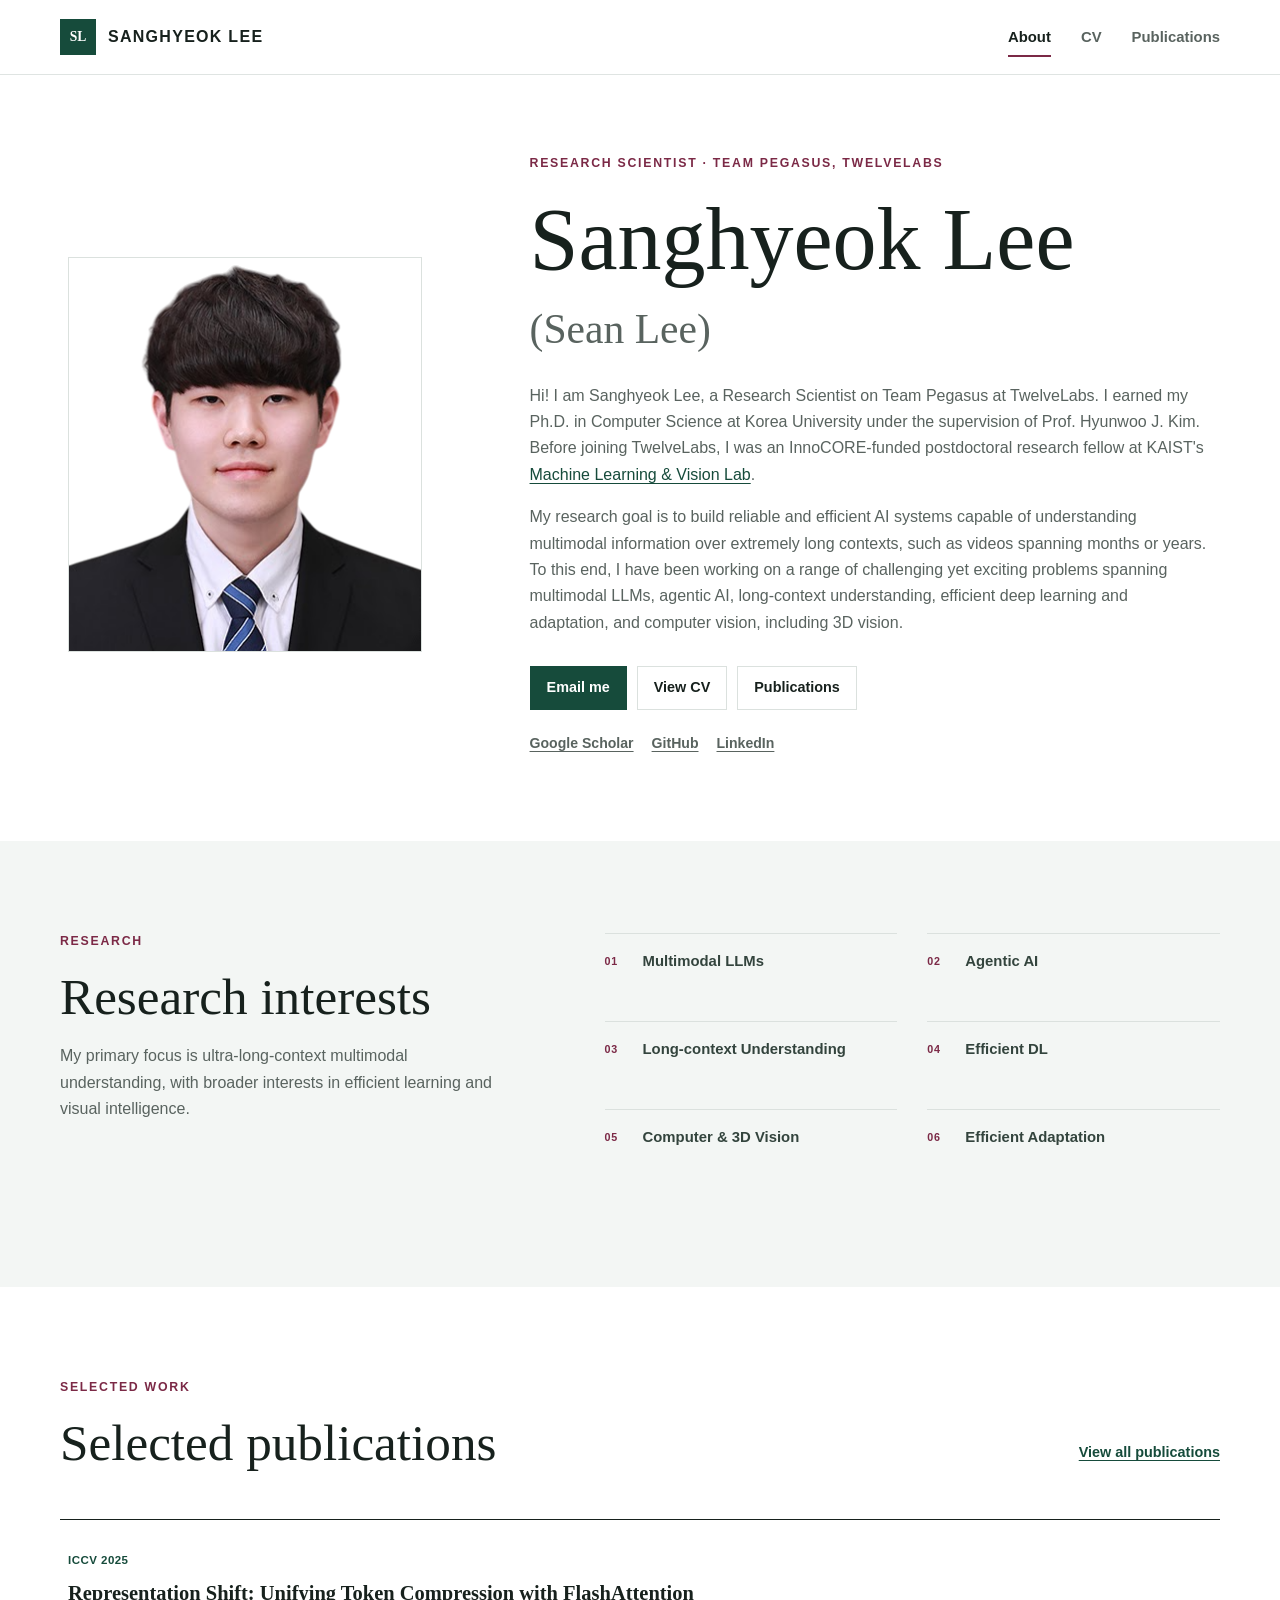
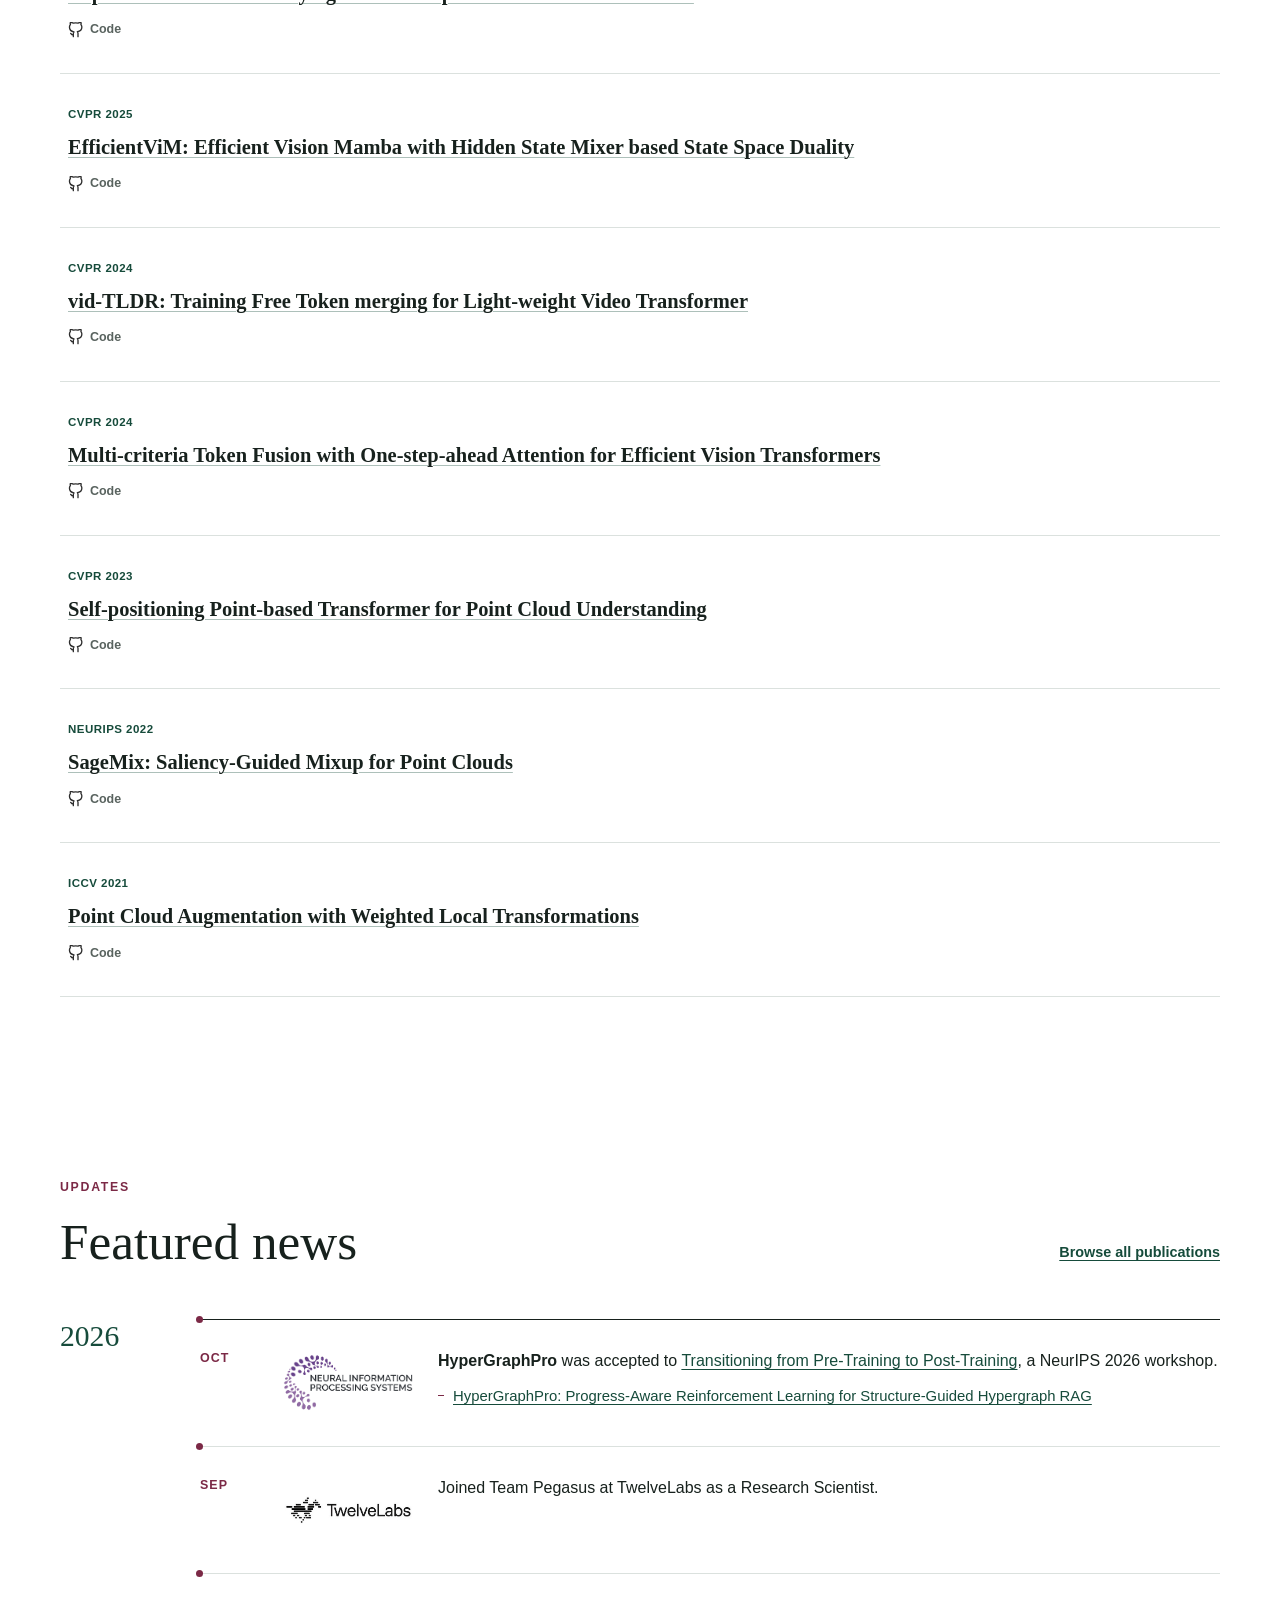
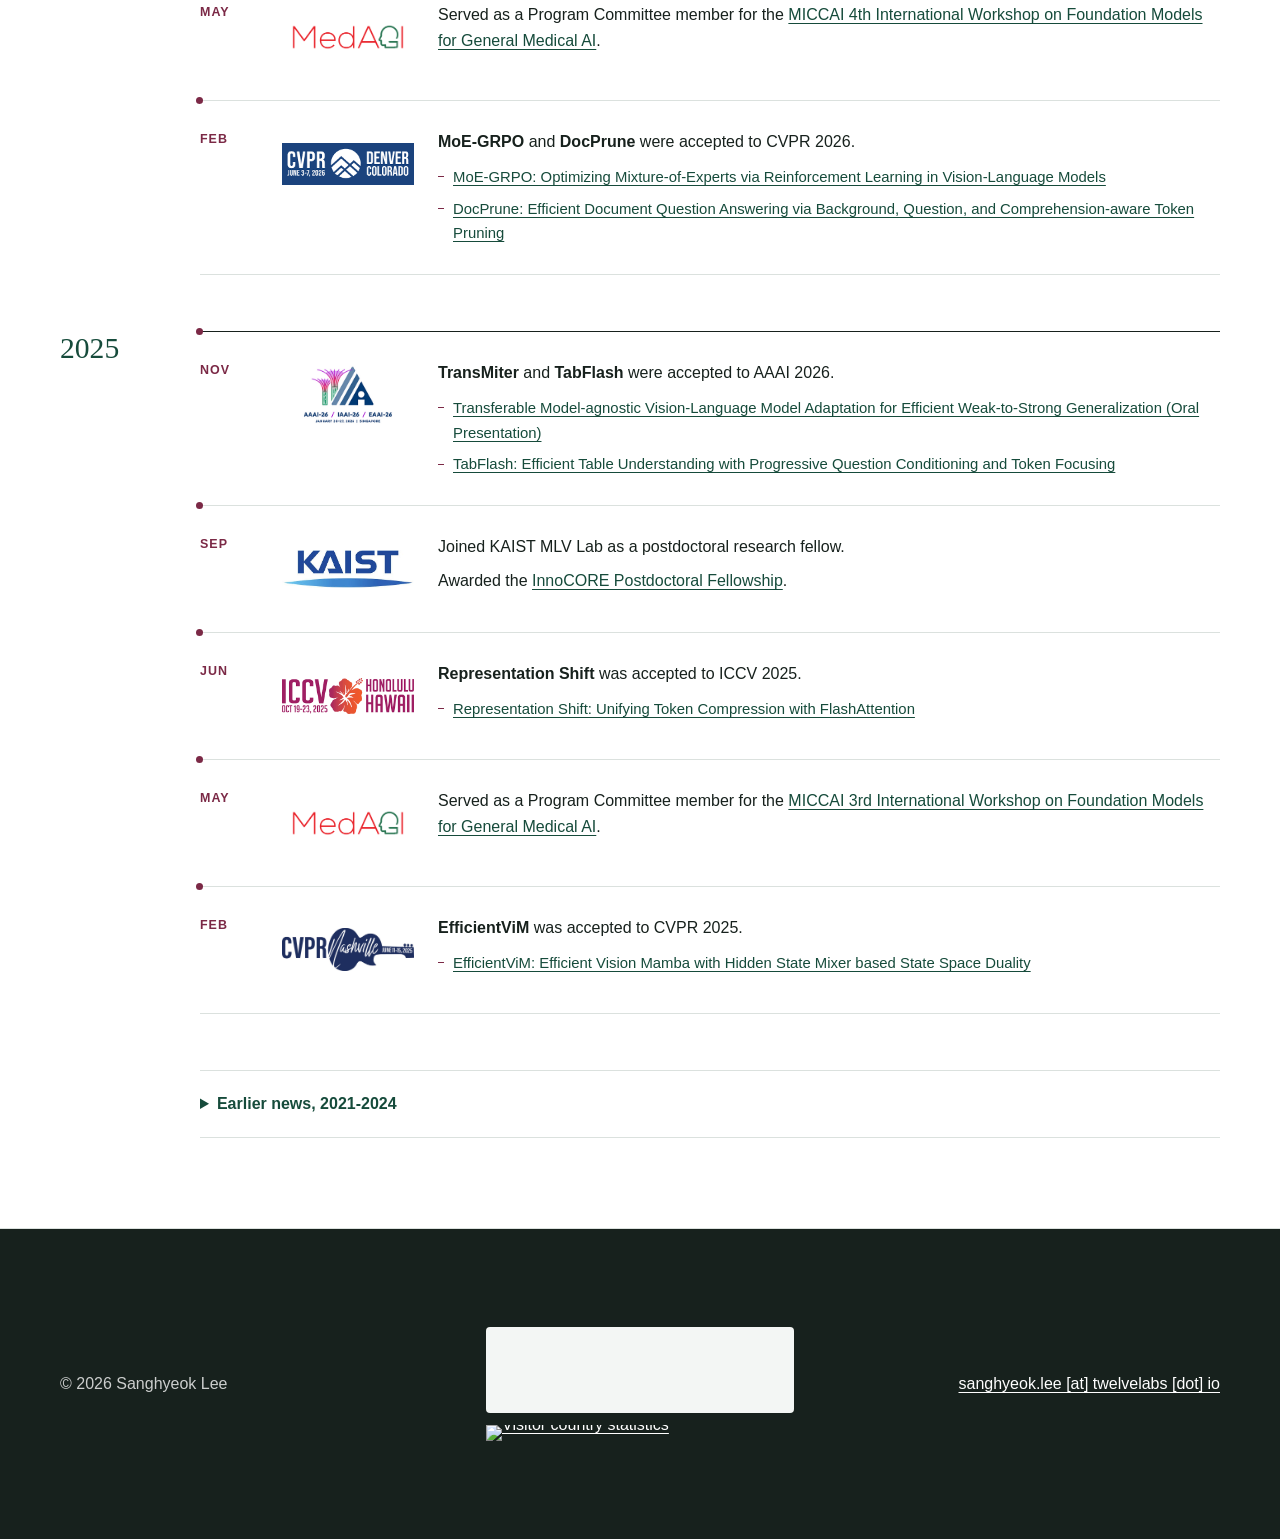
==== index.html @ 8934cb14 "Update HyperGraphPro workshop acceptance" ====
<!doctype html>
<html lang="en">
<head>
  <meta charset="utf-8">
  <meta name="viewport" content="width=device-width, initial-scale=1">
  <meta name="description" content="Sanghyeok Lee - Research Scientist at TwelveLabs working on long-context multimodal understanding.">
  <title>Sanghyeok Lee | Researcher</title>
  <link rel="icon" href="assets/icons/favicon.svg" type="image/svg+xml">
  <link rel="stylesheet" href="css/styles.css?v=20261005-1">
</head>
<body>
  <a class="skip-link" href="#main">Skip to content</a>
  <header class="site-header">
    <div class="shell header-inner">
      <a class="wordmark" href="index.html" aria-label="Sanghyeok Lee, home">
        <span class="wordmark-mark" aria-hidden="true">SL</span>
        <span>Sanghyeok Lee</span>
      </a>
      <nav class="site-nav" aria-label="Primary navigation">
        <a class="active" href="index.html" aria-current="page">About</a>
        <a href="cv.html">CV</a>
        <a href="publications.html">Publications</a>
      </nav>
    </div>
  </header>

  <main id="main">
    <section class="profile shell" aria-labelledby="profile-name">
      <div class="portrait-wrap">
        <img class="portrait" src="assets/images/sanghyeok-lee.png" alt="Portrait of Sanghyeok Lee" width="354" height="395">
      </div>
      <div class="profile-copy">
        <p class="eyebrow">Research Scientist &middot; Team Pegasus, TwelveLabs</p>
        <h1 id="profile-name">Sanghyeok Lee</h1>
        <p class="profile-alias">(Sean Lee)</p>
        <p>Hi! I am Sanghyeok Lee, a Research Scientist on Team Pegasus at TwelveLabs. I earned my Ph.D. in Computer Science at Korea University under the supervision of Prof. Hyunwoo J. Kim. Before joining TwelveLabs, I was an InnoCORE-funded postdoctoral research fellow at KAIST's <a href="http://mlv.kaist.ac.kr/">Machine Learning &amp; Vision Lab</a>.</p>
        <p>My research goal is to build reliable and efficient AI systems capable of understanding multimodal information over extremely long contexts, such as videos spanning months or years. To this end, I have been working on a range of challenging yet exciting problems spanning multimodal LLMs, agentic AI, long-context understanding, efficient deep learning and adaptation, and computer vision, including 3D vision.</p>
        <div class="profile-actions" aria-label="Profile links">
          <a class="button primary" href="mailto:sanghyeok.lee@twelvelabs.io">Email me</a>
          <a class="button" href="cv.html">View CV</a>
          <a class="button" href="publications.html">Publications</a>
        </div>
        <div class="text-links" aria-label="External profiles">
          <a href="https://scholar.google.com/citations?user=DAITP1EAAAAJ&amp;hl=ko">Google Scholar</a>
          <a href="https://github.com/Lsanghyeok">GitHub</a>
          <a href="https://www.linkedin.com/in/sanghyeok-sean-lee-7030a3217/">LinkedIn</a>
        </div>
      </div>
    </section>

    <section class="section section-tinted" aria-labelledby="interests-title">
      <div class="shell research-strip">
        <div>
          <p class="section-kicker">Research</p>
          <h2 id="interests-title">Research interests</h2>
          <p class="research-summary">My primary focus is ultra-long-context multimodal understanding, with broader interests in efficient learning and visual intelligence.</p>
        </div>
        <ol class="interest-list" aria-label="Research topics">
          <li><span>01</span><strong>Multimodal LLMs</strong></li>
          <li><span>02</span><strong>Agentic AI</strong></li>
          <li><span>03</span><strong>Long-context Understanding</strong></li>
          <li><span>04</span><strong>Efficient DL</strong></li>
          <li><span>05</span><strong>Computer &amp; 3D Vision</strong></li>
          <li><span>06</span><strong>Efficient Adaptation</strong></li>
        </ol>
      </div>
    </section>

    <section class="section shell" aria-labelledby="selected-publications-title">
      <div class="section-heading">
        <div>
          <p class="section-kicker">Selected work</p>
          <h2 id="selected-publications-title">Selected publications</h2>
        </div>
        <a class="section-link" href="publications.html">View all publications</a>
      </div>

      <div class="selected-publications">
        <article class="selected-publication">
          <div>
            <p class="selected-publication-meta">ICCV 2025</p>
            <h3><a href="https://openaccess.thecvf.com/content/ICCV2025/html/Choi_Representation_Shift_Unifying_Token_Compression_with_FlashAttention_ICCV_2025_paper.html">Representation Shift: Unifying Token Compression with FlashAttention</a></h3>
            <div class="publication-links"><a href="https://github.com/mlvlab/Representation-Shift"><img src="assets/icons/github.svg" alt="" aria-hidden="true">Code</a></div>
          </div>
        </article>

        <article class="selected-publication">
          <div>
            <p class="selected-publication-meta">CVPR 2025</p>
            <h3><a href="https://openaccess.thecvf.com/content/CVPR2025/html/Lee_EfficientViM_Efficient_Vision_Mamba_with_Hidden_State_Mixer_based_State_CVPR_2025_paper.html">EfficientViM: Efficient Vision Mamba with Hidden State Mixer based State Space Duality</a></h3>
            <div class="publication-links"><a href="https://github.com/mlvlab/EfficientViM"><img src="assets/icons/github.svg" alt="" aria-hidden="true">Code</a></div>
          </div>
        </article>

        <article class="selected-publication">
          <div>
            <p class="selected-publication-meta">CVPR 2024</p>
            <h3><a href="https://openaccess.thecvf.com/content/CVPR2024/html/Choi_vid-TLDR_Training_Free_Token_Merging_for_Light-weight_Video_Transformer_CVPR_2024_paper.html">vid-TLDR: Training Free Token merging for Light-weight Video Transformer</a></h3>
            <div class="publication-links"><a href="https://github.com/mlvlab/vid-TLDR"><img src="assets/icons/github.svg" alt="" aria-hidden="true">Code</a></div>
          </div>
        </article>

        <article class="selected-publication">
          <div>
            <p class="selected-publication-meta">CVPR 2024</p>
            <h3><a href="https://openaccess.thecvf.com/content/CVPR2024/html/Lee_Multi-criteria_Token_Fusion_with_One-step-ahead_Attention_for_Efficient_Vision_Transformers_CVPR_2024_paper.html">Multi-criteria Token Fusion with One-step-ahead Attention for Efficient Vision Transformers</a></h3>
            <div class="publication-links"><a href="https://github.com/mlvlab/MCTF"><img src="assets/icons/github.svg" alt="" aria-hidden="true">Code</a></div>
          </div>
        </article>

        <article class="selected-publication">
          <div>
            <p class="selected-publication-meta">CVPR 2023</p>
            <h3><a href="https://openaccess.thecvf.com/content/CVPR2023/html/Park_Self-Positioning_Point-Based_Transformer_for_Point_Cloud_Understanding_CVPR_2023_paper.html">Self-positioning Point-based Transformer for Point Cloud Understanding</a></h3>
            <div class="publication-links"><a href="https://github.com/mlvlab/SPoTr"><img src="assets/icons/github.svg" alt="" aria-hidden="true">Code</a></div>
          </div>
        </article>

        <article class="selected-publication">
          <div>
            <p class="selected-publication-meta">NeurIPS 2022</p>
            <h3><a href="https://proceedings.neurips.cc/paper_files/paper/2022/hash/9543942c237ded1b39b1fd37259ff88e-Abstract-Conference.html">SageMix: Saliency-Guided Mixup for Point Clouds</a></h3>
            <div class="publication-links"><a href="https://github.com/mlvlab/SageMix"><img src="assets/icons/github.svg" alt="" aria-hidden="true">Code</a></div>
          </div>
        </article>

        <article class="selected-publication">
          <div>
            <p class="selected-publication-meta">ICCV 2021</p>
            <h3><a href="https://openaccess.thecvf.com/content/ICCV2021/html/Kim_Point_Cloud_Augmentation_With_Weighted_Local_Transformations_ICCV_2021_paper.html">Point Cloud Augmentation with Weighted Local Transformations</a></h3>
            <div class="publication-links"><a href="https://github.com/mlvlab/PointWOLF"><img src="assets/icons/github.svg" alt="" aria-hidden="true">Code</a></div>
          </div>
        </article>
      </div>
    </section>

    <section class="section shell" aria-labelledby="news-title">
      <div class="section-heading">
        <div>
          <p class="section-kicker">Updates</p>
          <h2 id="news-title">Featured news</h2>
        </div>
        <a class="section-link" href="publications.html">Browse all publications</a>
      </div>

      <div class="news-years">
        <section class="news-year" aria-labelledby="year-2026">
          <h3 id="year-2026">2026</h3>
          <div class="timeline">
            <article class="timeline-item">
              <time datetime="2026-10">Oct</time>
              <img class="news-logo" src="assets/images/news/neurips.png" alt="NeurIPS logo" width="442" height="172">
              <div>
                <p class="news-summary"><strong>HyperGraphPro</strong> was accepted to <a href="https://pretrain2posttrain.github.io/">Transitioning from Pre-Training to Post-Training</a>, a NeurIPS 2026 workshop.</p>
                <ul class="news-title-list"><li><a href="https://openreview.net/forum?id=NNAIib7uop">HyperGraphPro: Progress-Aware Reinforcement Learning for Structure-Guided Hypergraph RAG</a></li></ul>
              </div>
            </article>
            <article class="timeline-item">
              <time datetime="2026-09">Sep</time>
              <img class="news-logo" src="assets/images/news/twelvelabs.jpg" alt="TwelveLabs logo" width="523" height="125">
              <p>Joined Team Pegasus at TwelveLabs as a Research Scientist.</p>
            </article>
            <article class="timeline-item">
              <time datetime="2026-05">May</time>
              <img class="news-logo" src="assets/images/news/medagi.png" alt="MedAGI workshop logo" width="1280" height="413">
              <p>Served as a Program Committee member for the <a href="https://medagi2026.github.io/#/">MICCAI 4th International Workshop on Foundation Models for General Medical AI</a>.</p>
            </article>
            <article class="timeline-item">
              <time datetime="2026-02">Feb</time>
              <img class="news-logo" src="assets/images/news/cvpr-2026.png" alt="CVPR 2026 Denver logo" width="396" height="127">
              <div>
                <p class="news-summary"><strong>MoE-GRPO</strong> and <strong>DocPrune</strong> were accepted to CVPR 2026.</p>
                <ul class="news-title-list">
                  <li><a href="https://arxiv.org/abs/2603.24984">MoE-GRPO: Optimizing Mixture-of-Experts via Reinforcement Learning in Vision-Language Models</a></li>
                  <li><a href="https://arxiv.org/abs/2604.22281">DocPrune: Efficient Document Question Answering via Background, Question, and Comprehension-aware Token Pruning</a></li>
                </ul>
              </div>
            </article>
          </div>
        </section>

        <section class="news-year" aria-labelledby="year-2025">
          <h3 id="year-2025">2025</h3>
          <div class="timeline">
            <article class="timeline-item">
              <time datetime="2025-11">Nov</time>
              <img class="news-logo" src="assets/images/news/aaai-2026.png" alt="AAAI 2026 logo" width="300" height="174">
              <div>
                <p class="news-summary"><strong>TransMiter</strong> and <strong>TabFlash</strong> were accepted to AAAI 2026.</p>
                <ul class="news-title-list">
                  <li><a href="https://arxiv.org/abs/2508.08604">Transferable Model-agnostic Vision-Language Model Adaptation for Efficient Weak-to-Strong Generalization (Oral Presentation)</a></li>
                  <li><a href="https://arxiv.org/abs/2511.13283">TabFlash: Efficient Table Understanding with Progressive Question Conditioning and Token Focusing</a></li>
                </ul>
              </div>
            </article>
            <article class="timeline-item">
              <time datetime="2025-09">Sep</time>
              <img class="news-logo" src="assets/images/news/kaist.jpg" alt="KAIST logo" width="419" height="120">
              <div>
                <p>Joined KAIST MLV Lab as a postdoctoral research fellow.</p>
                <p>Awarded the <a href="https://news.kaist.ac.kr/news/html/news/?mode=V&amp;mng_no=47910">InnoCORE Postdoctoral Fellowship</a>.</p>
              </div>
            </article>
            <article class="timeline-item">
              <time datetime="2025-06">Jun</time>
              <img class="news-logo" src="assets/images/news/iccv-2025.png" alt="ICCV 2025 Honolulu logo" width="428" height="118">
              <div>
                <p class="news-summary"><strong>Representation Shift</strong> was accepted to ICCV 2025.</p>
                <ul class="news-title-list"><li><a href="http://arxiv.org/abs/2508.00367">Representation Shift: Unifying Token Compression with FlashAttention</a></li></ul>
              </div>
            </article>
            <article class="timeline-item">
              <time datetime="2025-05">May</time>
              <img class="news-logo" src="assets/images/news/medagi.png" alt="MedAGI workshop logo" width="1280" height="413">
              <p>Served as a Program Committee member for the <a href="https://medagi2025.github.io/#/">MICCAI 3rd International Workshop on Foundation Models for General Medical AI</a>.</p>
            </article>
            <article class="timeline-item">
              <time datetime="2025-02">Feb</time>
              <img class="news-logo" src="assets/images/news/cvpr-2025.jpg" alt="CVPR 2025 Nashville logo" width="1280" height="418">
              <div>
                <p class="news-summary"><strong>EfficientViM</strong> was accepted to CVPR 2025.</p>
                <ul class="news-title-list"><li><a href="https://arxiv.org/abs/2411.15241">EfficientViM: Efficient Vision Mamba with Hidden State Mixer based State Space Duality</a></li></ul>
              </div>
            </article>
          </div>
        </section>

        <details class="news-archive">
          <summary>Earlier news, 2021-2024</summary>
          <div class="archive-content">
            <section class="news-year" aria-labelledby="year-2024">
              <h3 id="year-2024">2024</h3>
              <div class="timeline">
                <article class="timeline-item"><time datetime="2024-08">Aug</time><img class="news-logo" src="assets/images/news/korea-university.png" alt="Korea University logo" width="334" height="151"><p>Received the Outstanding Paper Award at Korea University.</p></article>
                <article class="timeline-item"><time datetime="2024-05">May</time><img class="news-logo" src="assets/images/news/medagi.png" alt="MedAGI workshop logo" width="1280" height="413"><p>Served as a Program Committee member for the <a href="https://medagi2024.github.io/#/">MICCAI 2nd International Workshop on Foundation Models for General Medical AI</a>.</p></article>
                <article class="timeline-item">
                  <time datetime="2024-03">Mar</time>
                  <img class="news-logo" src="assets/images/news/naver-ai-lab.png" alt="Naver AI Lab logo" width="1728" height="552">
                  <div>
                    <p class="news-summary">Gave an invited talk at Naver AI Lab.</p>
                    <ul class="news-title-list"><li>Token Reductions for Efficient Vision Transformers</li></ul>
                  </div>
                </article>
                <article class="timeline-item">
                  <time datetime="2024-02">Feb</time>
                  <img class="news-logo" src="assets/images/news/cvpr-2024.png" alt="CVPR 2024 Seattle logo" width="348" height="145">
                  <div>
                    <p class="news-summary"><strong>MCTF</strong> and <strong>vid-TLDR</strong> were accepted to CVPR 2024. <span class="news-note">Travel Award</span></p>
                    <ul class="news-title-list"><li><a href="https://www.sanghyeoklee.com/publications/mctf">Multi-criteria Token Fusion with One-step-ahead Attention for Efficient Vision Transformers</a></li><li><a href="https://arxiv.org/abs/2403.13347">vid-TLDR: Training Free Token merging for Light-weight Video Transformer</a></li></ul>
                  </div>
                </article>
              </div>
            </section>
            <section class="news-year" aria-labelledby="year-2023">
              <h3 id="year-2023">2023</h3>
              <div class="timeline">
                <article class="timeline-item">
                  <time datetime="2023-08">Aug</time>
                  <img class="news-logo" src="assets/images/news/kcvs-host.png" alt="Korea Computer Vision Society logo" width="221" height="102">
                  <div><p class="news-summary">Gave an invited poster presentation at KCCV 2023.</p><ul class="news-title-list"><li><a href="https://arxiv.org/abs/2210.06944">SageMix: Saliency-Guided Mixup for Point Clouds</a></li></ul></div>
                </article>
                <article class="timeline-item">
                  <time datetime="2023-07">Jul</time>
                  <img class="news-logo" src="assets/images/news/iccv-2023.png" alt="ICCV 2023 Paris logo" width="372" height="129">
                  <div><p class="news-summary"><strong>RPO</strong> was accepted to ICCV 2023.</p><ul class="news-title-list"><li><a href="https://arxiv.org/abs/2308.14960">Read-only Prompt Optimization for Vision-Language Few-shot Learning</a></li></ul></div>
                </article>
                <article class="timeline-item">
                  <time datetime="2023-02">Feb</time>
                  <img class="news-logo" src="assets/images/news/kcvs-host.png" alt="Korea Computer Vision Society logo" width="221" height="102">
                  <div><p class="news-summary">Gave an invited talk and tutorial at the KCVS Workshop.</p><ul class="news-title-list"><li>3D Point Cloud and Transformer</li></ul></div>
                </article>
                <article class="timeline-item">
                  <time datetime="2023-02">Feb</time>
                  <img class="news-logo" src="assets/images/news/cvpr-2023.png" alt="CVPR 2023 Vancouver logo" width="335" height="150">
                  <div><p class="news-summary"><strong>SPoTr</strong> was accepted to CVPR 2023.</p><ul class="news-title-list"><li><a href="https://arxiv.org/pdf/2303.16450">Self-positioning Point-based Transformer for Point Cloud Understanding</a></li></ul></div>
                </article>
              </div>
            </section>
            <section class="news-year" aria-labelledby="year-2022">
              <h3 id="year-2022">2022</h3>
              <div class="timeline">
                <article class="timeline-item">
                  <time datetime="2022-09">Sep</time>
                  <img class="news-logo" src="assets/images/news/neurips.png" alt="NeurIPS logo" width="376" height="134">
                  <div><p class="news-summary"><strong>SageMix</strong> was accepted to NeurIPS 2022. <span class="news-note">Travel Award</span></p><ul class="news-title-list"><li><a href="https://arxiv.org/abs/2210.06944">SageMix: Saliency-Guided Mixup for Point Clouds</a></li></ul></div>
                </article>
                <article class="timeline-item">
                  <time datetime="2022-08">Aug</time>
                  <img class="news-logo" src="assets/images/news/kcvs-host.png" alt="Korea Computer Vision Society logo" width="221" height="102">
                  <div><p class="news-summary">Gave an invited poster presentation at KCCV 2022.</p><ul class="news-title-list"><li><a href="publications.html#pub-2021">Point Cloud Augmentation with Weighted Local Transformations</a></li></ul></div>
                </article>
              </div>
            </section>
            <section class="news-year" aria-labelledby="year-2021">
              <h3 id="year-2021">2021</h3>
              <div class="timeline">
                <article class="timeline-item">
                  <time datetime="2021-07">Jul</time>
                  <img class="news-logo news-logo-banner" src="assets/images/news/iccv-2021.png" alt="ICCV 2021 virtual conference logo" width="1272" height="462">
                  <div><p class="news-summary"><strong>PointWOLF</strong> was accepted to ICCV 2021.</p><ul class="news-title-list"><li><a href="publications.html#pub-2021">Point Cloud Augmentation with Weighted Local Transformations</a></li></ul></div>
                </article>
              </div>
            </section>
          </div>
        </details>
      </div>
    </section>
  </main>

  <footer class="site-footer">
    <div class="shell footer-inner home-footer">
      <p>&copy; 2026 Sanghyeok Lee</p>
      <div class="footer-stats">
        <div class="footer-counter" role="group" aria-label="Visitor count">
          <div class="powr-hit-counter" id="2cebd51a_1745403633"></div>
        </div>
        <a class="flag-counter" href="https://info.flagcounter.com/Rkr3" aria-label="Visitor countries and statistics">
          <img src="https://s01.flagcounter.com/count2/Rkr3/bg_FFFFFF/txt_000000/border_CCCCCC/columns_3/maxflags_12/viewers_0/labels_1/pageviews_0/flags_0/percent_1/" alt="Visitor country statistics">
        </a>
      </div>
      <a class="footer-email" href="mailto:sanghyeok.lee@twelvelabs.io">sanghyeok.lee [at] twelvelabs [dot] io</a>
    </div>
  </footer>
  <script src="https://www.powr.io/powr.js?platform=html"></script>
</body>
</html>
---- css/styles.css ----
:root {
  --ink: #17211d;
  --muted: #59635f;
  --muted-light: #6c7772;
  --line: #dbe1de;
  --soft: #f3f6f4;
  --paper: #ffffff;
  --green: #164b3b;
  --green-dark: #0e352a;
  --wine: #7b2946;
  --wine-soft: #f6edf0;
  --max-width: 1160px;
  color-scheme: light;
}

* { box-sizing: border-box; }

html { scroll-behavior: smooth; }

body {
  margin: 0;
  background: var(--paper);
  color: var(--ink);
  font-family: Inter, ui-sans-serif, -apple-system, BlinkMacSystemFont, "Segoe UI", sans-serif;
  font-size: 16px;
  line-height: 1.65;
  letter-spacing: 0;
  text-rendering: optimizeLegibility;
}

img { display: block; max-width: 100%; }

a {
  color: var(--green);
  text-decoration-thickness: 1px;
  text-underline-offset: 3px;
}

a:hover { color: var(--wine); }

a:focus-visible,
summary:focus-visible {
  outline: 3px solid rgba(123, 41, 70, 0.35);
  outline-offset: 4px;
  border-radius: 2px;
}

h1, h2, h3, h4, p { margin-top: 0; }
h1, h2, h3, h4 { line-height: 1.2; letter-spacing: 0; }
h1 { margin-bottom: 24px; font-family: Georgia, "Times New Roman", serif; font-size: clamp(2.65rem, 7vw, 5.5rem); font-weight: 500; }
h2 { margin-bottom: 24px; font-family: Georgia, "Times New Roman", serif; font-size: clamp(2rem, 4vw, 3.25rem); font-weight: 500; }
h3 { font-size: 1.06rem; }

.shell { width: min(calc(100% - 40px), var(--max-width)); margin-inline: auto; }
.skip-link { position: fixed; top: 12px; left: 12px; z-index: 20; padding: 10px 14px; background: var(--paper); color: var(--ink); transform: translateY(-180%); }
.skip-link:focus { transform: translateY(0); }

.site-header {
  position: sticky;
  top: 0;
  z-index: 10;
  border-bottom: 1px solid rgba(219, 225, 222, 0.88);
  background: rgba(255, 255, 255, 0.95);
  backdrop-filter: blur(12px);
}

.header-inner { min-height: 74px; display: flex; align-items: center; justify-content: space-between; gap: 30px; }
.wordmark { display: inline-flex; align-items: center; gap: 12px; color: var(--ink); font-weight: 720; text-decoration: none; text-transform: uppercase; letter-spacing: 0.08em; }
.wordmark-mark { width: 36px; height: 36px; display: grid; place-items: center; background: var(--green); color: white; font-family: Georgia, "Times New Roman", serif; font-size: 0.85rem; font-weight: 700; letter-spacing: 0; }
.site-nav { display: flex; align-items: center; gap: 30px; }
.site-nav a { position: relative; color: var(--muted); font-size: 0.93rem; font-weight: 650; text-decoration: none; }
.site-nav a::after { content: ""; position: absolute; right: 0; bottom: -8px; left: 0; height: 2px; background: var(--wine); transform: scaleX(0); transform-origin: left; transition: transform 160ms ease; }
.site-nav a:hover, .site-nav a.active { color: var(--ink); }
.site-nav a:hover::after, .site-nav a.active::after { transform: scaleX(1); }

.profile { min-height: 640px; display: grid; grid-template-columns: minmax(240px, 0.76fr) minmax(0, 1.42fr); align-items: center; gap: clamp(44px, 8vw, 100px); padding-block: 78px 86px; }
.portrait-wrap { position: relative; width: min(100%, 354px); justify-self: center; overflow: hidden; border: 1px solid var(--line); background: var(--paper); }
.portrait-wrap::before { content: none; }
.portrait { width: 100%; height: auto; aspect-ratio: 354 / 395; object-fit: cover; object-position: center top; }
.profile-copy { min-width: 0; max-width: 700px; }
.eyebrow, .section-kicker { margin-bottom: 14px; color: var(--wine); font-size: 0.77rem; font-weight: 800; letter-spacing: 0.14em; text-transform: uppercase; }
.profile-alias { margin: -10px 0 30px; color: var(--muted); font-family: Georgia, "Times New Roman", serif; font-size: 2.6rem; line-height: 1.1; }
.lead { max-width: 760px; color: #31413a; font-family: Georgia, "Times New Roman", serif; font-size: clamp(1.22rem, 2.3vw, 1.55rem); line-height: 1.48; }
.profile-copy > p:not(.eyebrow):not(.lead):not(.profile-alias) { max-width: 680px; color: var(--muted); }
.profile-actions { display: flex; flex-wrap: wrap; gap: 10px; margin-top: 30px; }
.button { min-height: 44px; display: inline-flex; align-items: center; justify-content: center; padding: 9px 16px; border: 1px solid var(--line); background: var(--paper); color: var(--ink); font-size: 0.9rem; font-weight: 700; text-decoration: none; }
.button:hover { border-color: var(--wine); color: var(--wine); }
.button.primary { border-color: var(--green); background: var(--green); color: white; }
.button.primary:hover { border-color: var(--green-dark); background: var(--green-dark); color: white; }
.text-links { display: flex; flex-wrap: wrap; gap: 18px; margin-top: 22px; }
.text-links a { color: var(--muted); font-size: 0.88rem; font-weight: 650; }

.section { padding-block: 90px; }
.section-tinted { background: var(--soft); }
.research-strip { display: grid; grid-template-columns: minmax(0, 0.85fr) minmax(420px, 1.15fr); align-items: start; gap: clamp(50px, 7vw, 96px); }
.research-strip h2 { max-width: 680px; margin-bottom: 16px; }
.research-summary { max-width: 620px; margin-bottom: 0; color: var(--muted); }
.interest-list { display: grid; grid-template-columns: 1fr 1fr; gap: 0 30px; margin: 2px 0 0; padding: 0; list-style: none; }
.interest-list li { min-height: 88px; display: grid; grid-template-columns: 28px minmax(0, 1fr); align-content: start; gap: 10px; padding: 17px 0; border-top: 1px solid var(--line); color: #33443d; }
.interest-list span { padding-top: 2px; color: var(--wine); font-size: 0.67rem; font-weight: 850; letter-spacing: 0.08em; }
.interest-list strong { font-size: 0.93rem; font-weight: 680; line-height: 1.4; }

.selected-publications { border-top: 1px solid var(--ink); }
.selected-publication { padding: 31px 8px 33px; border-bottom: 1px solid var(--line); transition: background-color 160ms ease; }
.selected-publication:hover { background: #fafcfb; }
.selected-publication-meta { display: flex; flex-wrap: wrap; gap: 5px 12px; margin-bottom: 9px; color: var(--green); font-size: 0.72rem; font-weight: 800; letter-spacing: 0.04em; text-transform: uppercase; }
.selected-publication h3 { max-width: 940px; margin-bottom: 0; font-family: Georgia, "Times New Roman", serif; font-size: 1.28rem; font-weight: 600; line-height: 1.38; }
.selected-publication h3 a { color: var(--ink); text-decoration-color: rgba(22, 75, 59, 0.35); }
.selected-publication h3 a:hover { color: var(--green); }
.selected-publication .publication-links { margin-top: 12px; }

.section-heading { display: flex; justify-content: space-between; align-items: end; gap: 30px; margin-bottom: 46px; }
.section-heading h2 { margin-bottom: 0; }
.section-link { margin-bottom: 8px; font-size: 0.9rem; font-weight: 700; }
.news-years { display: grid; gap: 56px; }
.news-year { display: grid; grid-template-columns: 110px minmax(0, 1fr); gap: 30px; }
.news-year > h3 { margin: 0; color: var(--green); font-family: Georgia, "Times New Roman", serif; font-size: 1.85rem; font-weight: 500; }
.timeline { border-top: 1px solid var(--ink); }
.timeline-item { position: relative; display: grid; grid-template-columns: 58px 136px minmax(0, 1fr); align-items: start; gap: 22px; padding: 28px 0; border-bottom: 1px solid var(--line); }
.timeline-item::before { content: ""; position: absolute; top: -4px; left: -4px; width: 7px; height: 7px; border-radius: 50%; background: var(--wine); }
.timeline-item time { color: var(--wine); font-size: 0.78rem; font-weight: 800; letter-spacing: 0.08em; text-transform: uppercase; }
.news-logo { width: 136px; height: 70px; padding: 2px; object-fit: contain; object-position: center; background: var(--paper); }
.news-logo-banner { padding: 0; }
.timeline-item p { margin-bottom: 8px; }
.timeline-item p:last-child { margin-bottom: 0; }
.news-summary { color: var(--ink); }
.news-summary strong { font-weight: 780; }
.news-note { margin-left: 7px; color: var(--wine); font-size: 0.78rem; font-weight: 750; white-space: nowrap; }
.news-title-list { margin: 10px 0 0; padding: 0; list-style: none; color: var(--muted); font-size: 0.93rem; }
.news-title-list li { position: relative; padding-left: 15px; }
.news-title-list li::before { content: ""; position: absolute; top: 0.75em; left: 0; width: 6px; height: 1px; background: var(--wine); }
.news-title-list li + li { margin-top: 7px; }
.news-archive { margin-left: 140px; border-block: 1px solid var(--line); }
.news-archive summary { padding: 20px 0; color: var(--green); font-weight: 750; cursor: pointer; }
.archive-content { display: grid; gap: 48px; padding: 20px 0 38px; }

.page-intro { padding-block: 86px 70px; }
.page-intro h1 { max-width: 900px; }
.page-intro .lead { max-width: 760px; color: var(--muted); }
.compact-intro h1 { max-width: 800px; font-size: clamp(2.6rem, 6vw, 4.75rem); }
.note { margin-top: 28px; color: var(--muted); font-size: 0.86rem; }

.publication-groups { display: grid; gap: 74px; }
.publication-year { display: grid; grid-template-columns: 140px minmax(0, 1fr); gap: 30px; }
.publication-year > h2 { margin: 0; color: var(--green); font-size: 1.75rem; }
.publication-list { border-top: 1px solid var(--ink); }
.publication { display: grid; grid-template-columns: 48px minmax(0, 1fr); gap: 18px; padding: 26px 0 28px; border-bottom: 1px solid var(--line); }
.pub-type { width: 40px; height: 28px; display: grid; place-items: center; background: var(--wine-soft); color: var(--wine); font-size: 0.68rem; font-weight: 850; letter-spacing: 0.04em; }
.publication h3 { max-width: 850px; margin: 0 0 9px; font-family: Georgia, "Times New Roman", serif; font-size: 1.2rem; font-weight: 600; line-height: 1.38; }
.publication h3 a { color: var(--ink); text-decoration-color: rgba(22, 75, 59, 0.35); }
.publication h3 a:hover { color: var(--green); }
.authors { margin-bottom: 5px; color: var(--muted); font-size: 0.91rem; line-height: 1.55; }
.venue { margin-bottom: 0; color: var(--green); font-size: 0.82rem; font-weight: 750; }
.venue span { margin-left: 12px; color: var(--muted-light); font-weight: 600; }
.publication-links { display: flex; flex-wrap: wrap; gap: 14px; margin-top: 10px; }
.publication-links a { display: inline-flex; align-items: center; gap: 6px; color: var(--muted); font-size: 0.78rem; font-weight: 800; text-decoration: none; }
.publication-links a:hover { color: var(--green); }
.publication-links a:focus-visible { outline: 2px solid var(--green); outline-offset: 4px; }
.publication-links img { width: 16px; height: 16px; opacity: 0.82; }

.cv-layout { display: grid; grid-template-columns: 180px minmax(0, 1fr); align-items: start; gap: clamp(50px, 8vw, 100px); }
.cv-index { position: sticky; top: 110px; display: grid; gap: 10px; }
.cv-index a { color: var(--muted); font-size: 0.9rem; font-weight: 650; text-decoration: none; }
.cv-index a:hover { color: var(--wine); }
.cv-content { min-width: 0; }
.cv-section { scroll-margin-top: 110px; padding-bottom: 74px; }
.cv-section + .cv-section { padding-top: 6px; border-top: 1px solid var(--line); }
.cv-section > h2 { padding-top: 52px; font-size: 2.25rem; }
.cv-section:first-child > h2 { padding-top: 0; }
.cv-entry { display: grid; grid-template-columns: 160px minmax(0, 1fr); gap: 24px; padding: 25px 0; border-top: 1px solid var(--line); }
.cv-date { color: var(--wine); font-size: 0.78rem; font-weight: 800; letter-spacing: 0.03em; }
.cv-entry h3 { margin-bottom: 6px; font-family: Georgia, "Times New Roman", serif; font-size: 1.2rem; }
.cv-entry h4 { margin: 20px 0 8px; color: var(--green); font-size: 0.8rem; text-transform: uppercase; letter-spacing: 0.08em; }
.entry-org { color: var(--muted); }
.cv-entry ul, .service-grid ul { margin: 12px 0 0; padding-left: 19px; }
.cv-entry li + li, .service-grid li + li { margin-top: 8px; }
.record-list { border-top: 1px solid var(--ink); }
.record-list article { display: grid; grid-template-columns: 50px minmax(0, 1fr); gap: 20px; padding: 24px 0; border-bottom: 1px solid var(--line); }
.record-list article > span { color: var(--wine); font-size: 0.75rem; font-weight: 850; }
.record-list h3 { margin-bottom: 8px; font-family: Georgia, "Times New Roman", serif; font-size: 1.08rem; }
.record-list p { margin-bottom: 5px; color: var(--muted); font-size: 0.9rem; }
.record-list .record-meta { color: var(--green); font-size: 0.82rem; font-weight: 650; }
.two-column-list { columns: 2; column-gap: 50px; margin: 0; padding-left: 19px; }
.two-column-list li { break-inside: avoid; margin-bottom: 12px; }
.service-grid { display: grid; grid-template-columns: 0.75fr 1.25fr; gap: 50px; }
.service-grid > div { padding-top: 20px; border-top: 1px solid var(--ink); }
.service-grid h3 { color: var(--green); font-size: 0.82rem; letter-spacing: 0.06em; text-transform: uppercase; }
.service-columns { display: grid; grid-template-columns: repeat(2, minmax(0, 1fr)); gap: 28px; }
.service-columns h4 { margin: 20px 0 10px; color: var(--wine); font-size: 0.75rem; letter-spacing: 0.06em; text-transform: uppercase; }
.service-columns ul { margin-top: 0; }

.site-footer { border-top: 1px solid var(--line); background: var(--ink); color: rgba(255, 255, 255, 0.78); }
.footer-inner { min-height: 120px; display: flex; align-items: center; justify-content: space-between; gap: 30px; }
.footer-inner p { margin: 0; }
.footer-inner a { color: white; }
.home-footer { min-height: 310px; display: grid; grid-template-columns: 1fr 308px 1fr; padding-block: 30px; }
.home-footer > p { justify-self: start; }
.footer-stats { width: 308px; max-width: 100%; display: flex; flex-direction: column; align-items: stretch; gap: 12px; justify-self: center; }
.footer-counter { width: 100%; min-height: 86px; display: flex; align-items: center; justify-content: center; padding: 4px; overflow: hidden; border-radius: 4px; background: var(--soft); }
.footer-counter iframe { max-width: 100%; }
.flag-counter { width: 100%; display: block; line-height: 0; }
.flag-counter img { width: 100%; height: auto; border: 0; }
.footer-email { min-width: 0; justify-self: end; text-align: right; }

@media (max-width: 900px) {
  .home-footer { min-height: 420px; display: flex; flex-direction: column; align-items: center; justify-content: center; gap: 18px; }
  .home-footer > p, .footer-email { align-self: center; text-align: center; }
}

@media (max-width: 800px) {
  .shell { width: min(calc(100% - 32px), var(--max-width)); }
  .profile { min-height: auto; grid-template-columns: 1fr; gap: 42px; padding-block: 50px 64px; }
  .portrait-wrap { width: min(76vw, 340px); justify-self: start; }
  .research-strip, .publication-year, .cv-layout { grid-template-columns: 1fr; }
  .research-strip { gap: 38px; }
  .publication-year { gap: 18px; }
  .cv-index { position: static; grid-template-columns: repeat(3, 1fr); padding-bottom: 30px; border-bottom: 1px solid var(--line); }
  .cv-index .section-kicker { grid-column: 1 / -1; }
  .news-archive { margin-left: 0; }
  .service-grid { grid-template-columns: 1fr; }
  .service-columns { grid-template-columns: 1fr; gap: 0; }
}

@media (max-width: 580px) {
  .header-inner { min-height: 68px; align-items: center; gap: 12px; }
  .wordmark > span:last-child { display: none; }
  .site-nav { gap: 14px; }
  .site-nav a { font-size: 0.8rem; }
  .eyebrow { overflow-wrap: anywhere; }
  .profile { padding-top: 38px; }
  .section { padding-block: 66px; }
  .page-intro { padding-block: 60px 52px; }
  .interest-list { grid-template-columns: 1fr; }
  .selected-publication { padding-inline: 0; }
  .selected-publication h3 { font-size: 1.12rem; }
  .section-heading { display: block; }
  .section-link { display: inline-block; margin-top: 18px; }
  .news-year { grid-template-columns: 1fr; gap: 12px; }
  .timeline-item { grid-template-columns: 48px minmax(0, 1fr); gap: 10px 14px; }
  .timeline-item time { grid-column: 1; grid-row: 1 / span 2; }
  .timeline-item .news-logo { grid-column: 2; width: 112px; height: 58px; }
  .timeline-item > :last-child { grid-column: 2; }
  .publication { grid-template-columns: 38px minmax(0, 1fr); gap: 12px; }
  .pub-type { width: 34px; }
  .venue span { display: block; margin: 4px 0 0; }
  .cv-index { grid-template-columns: repeat(2, 1fr); }
  .cv-entry { grid-template-columns: 1fr; gap: 8px; }
  .record-list article { grid-template-columns: 38px minmax(0, 1fr); gap: 12px; }
  .two-column-list { columns: 1; }
  .footer-inner { min-height: 140px; flex-direction: column; align-items: flex-start; justify-content: center; gap: 8px; }
  .home-footer { min-height: 420px; align-items: center; gap: 18px; padding-block: 30px; }
  .footer-inner a { overflow-wrap: anywhere; }
  .footer-stats { width: min(308px, 100%); }
}

@media (prefers-reduced-motion: reduce) {
  html { scroll-behavior: auto; }
  *, *::before, *::after { transition-duration: 0.01ms !important; }
}
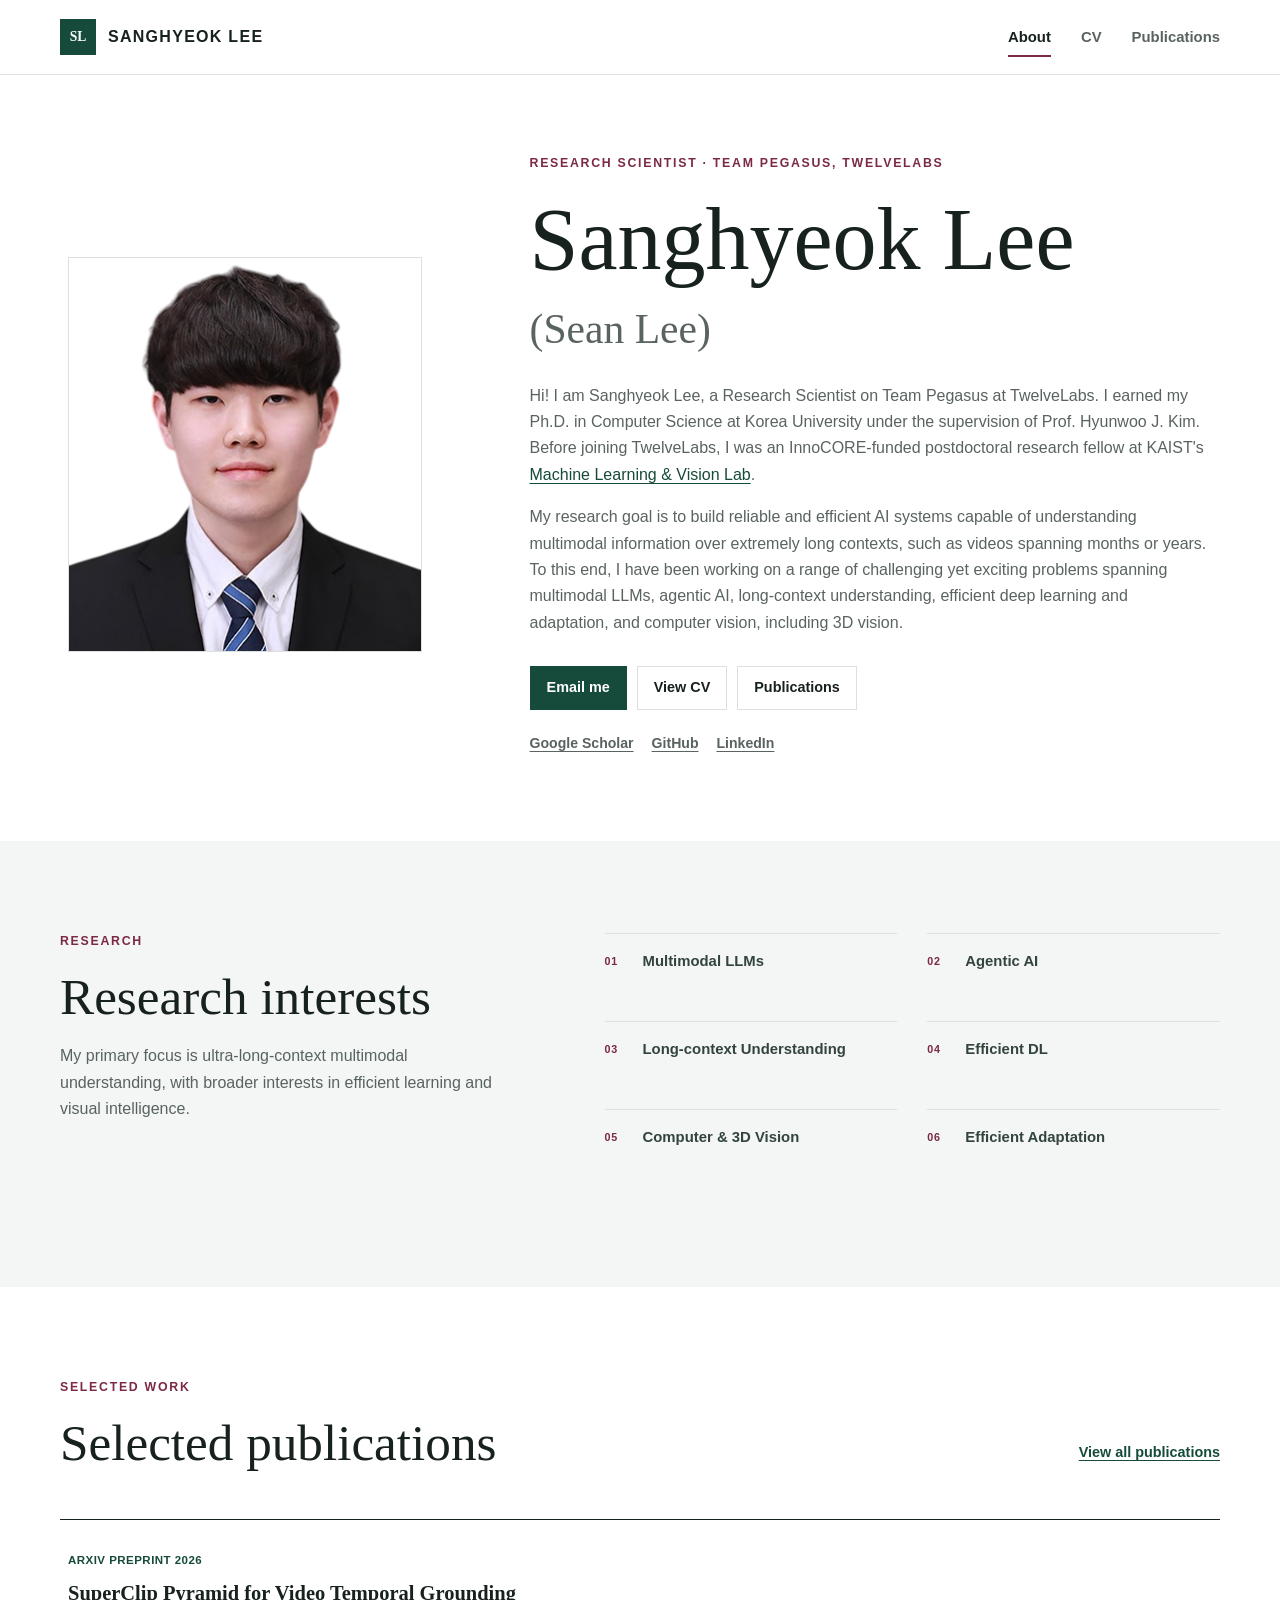
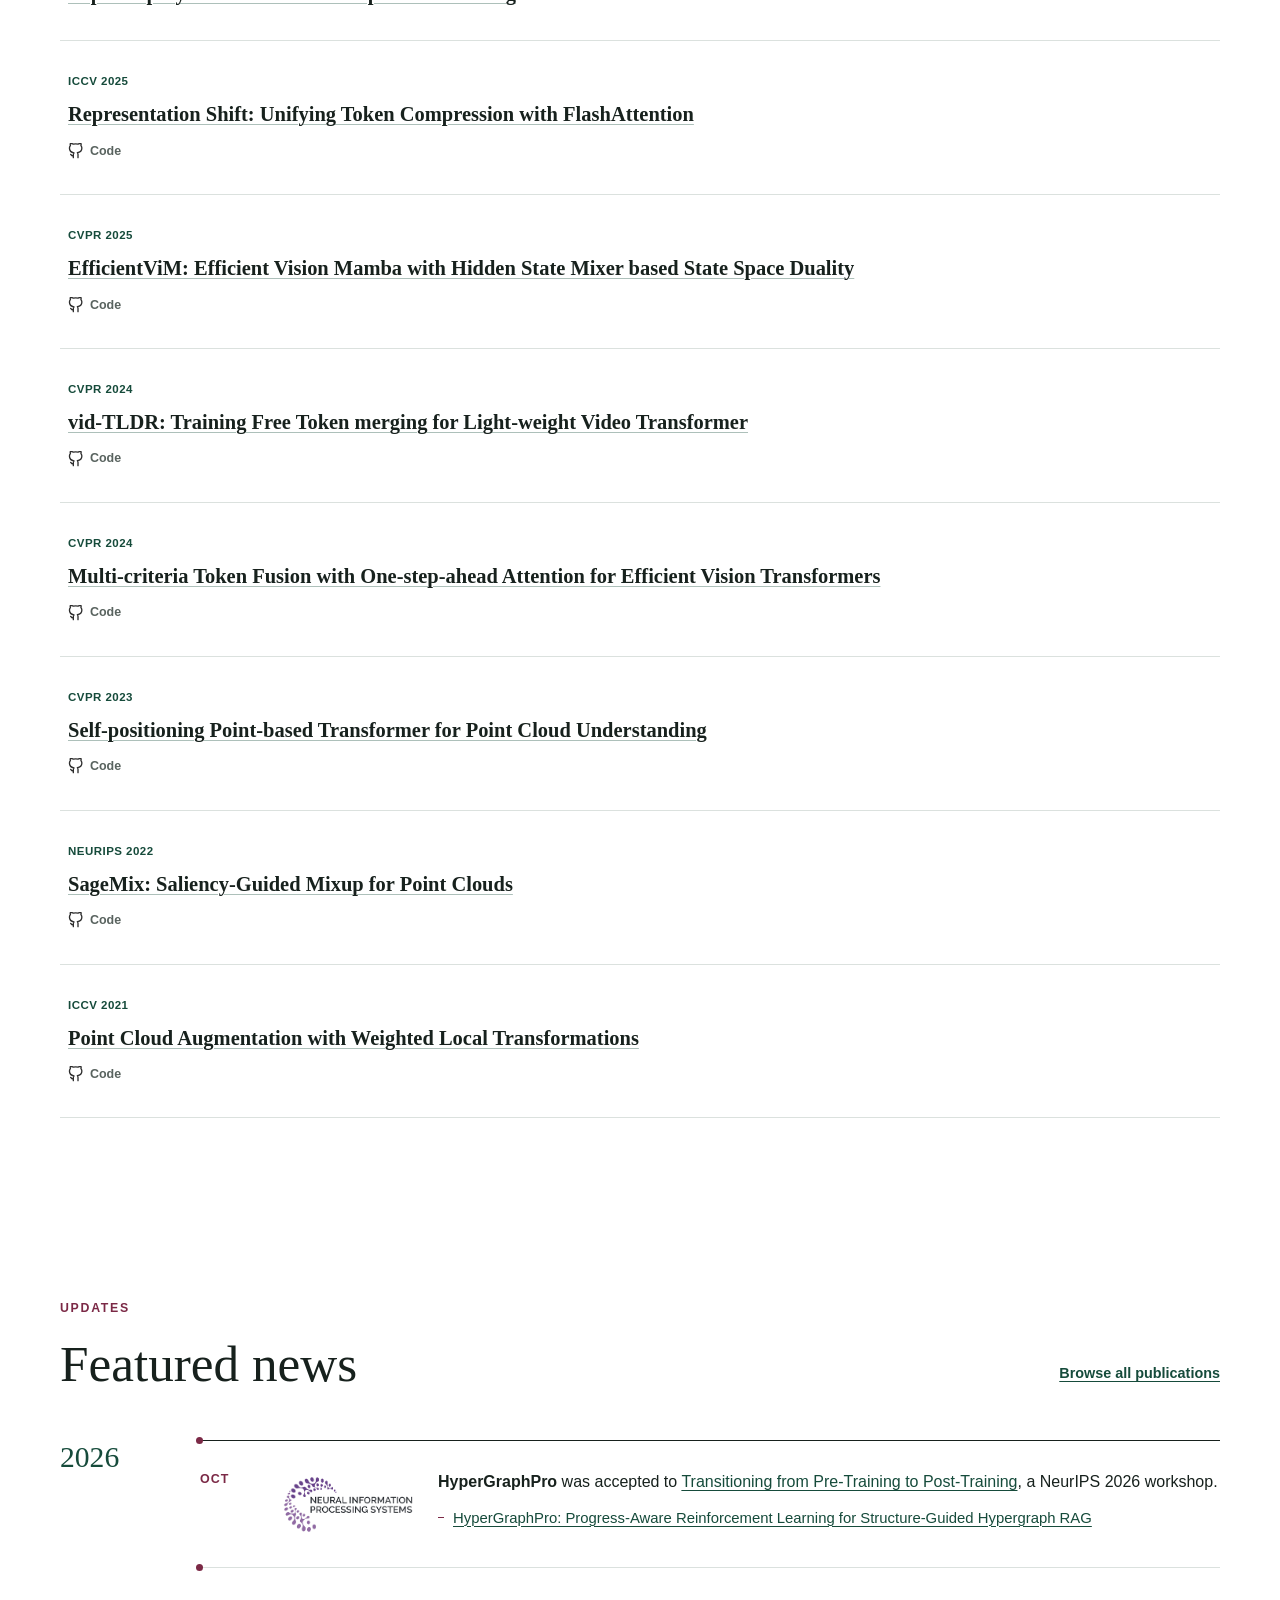
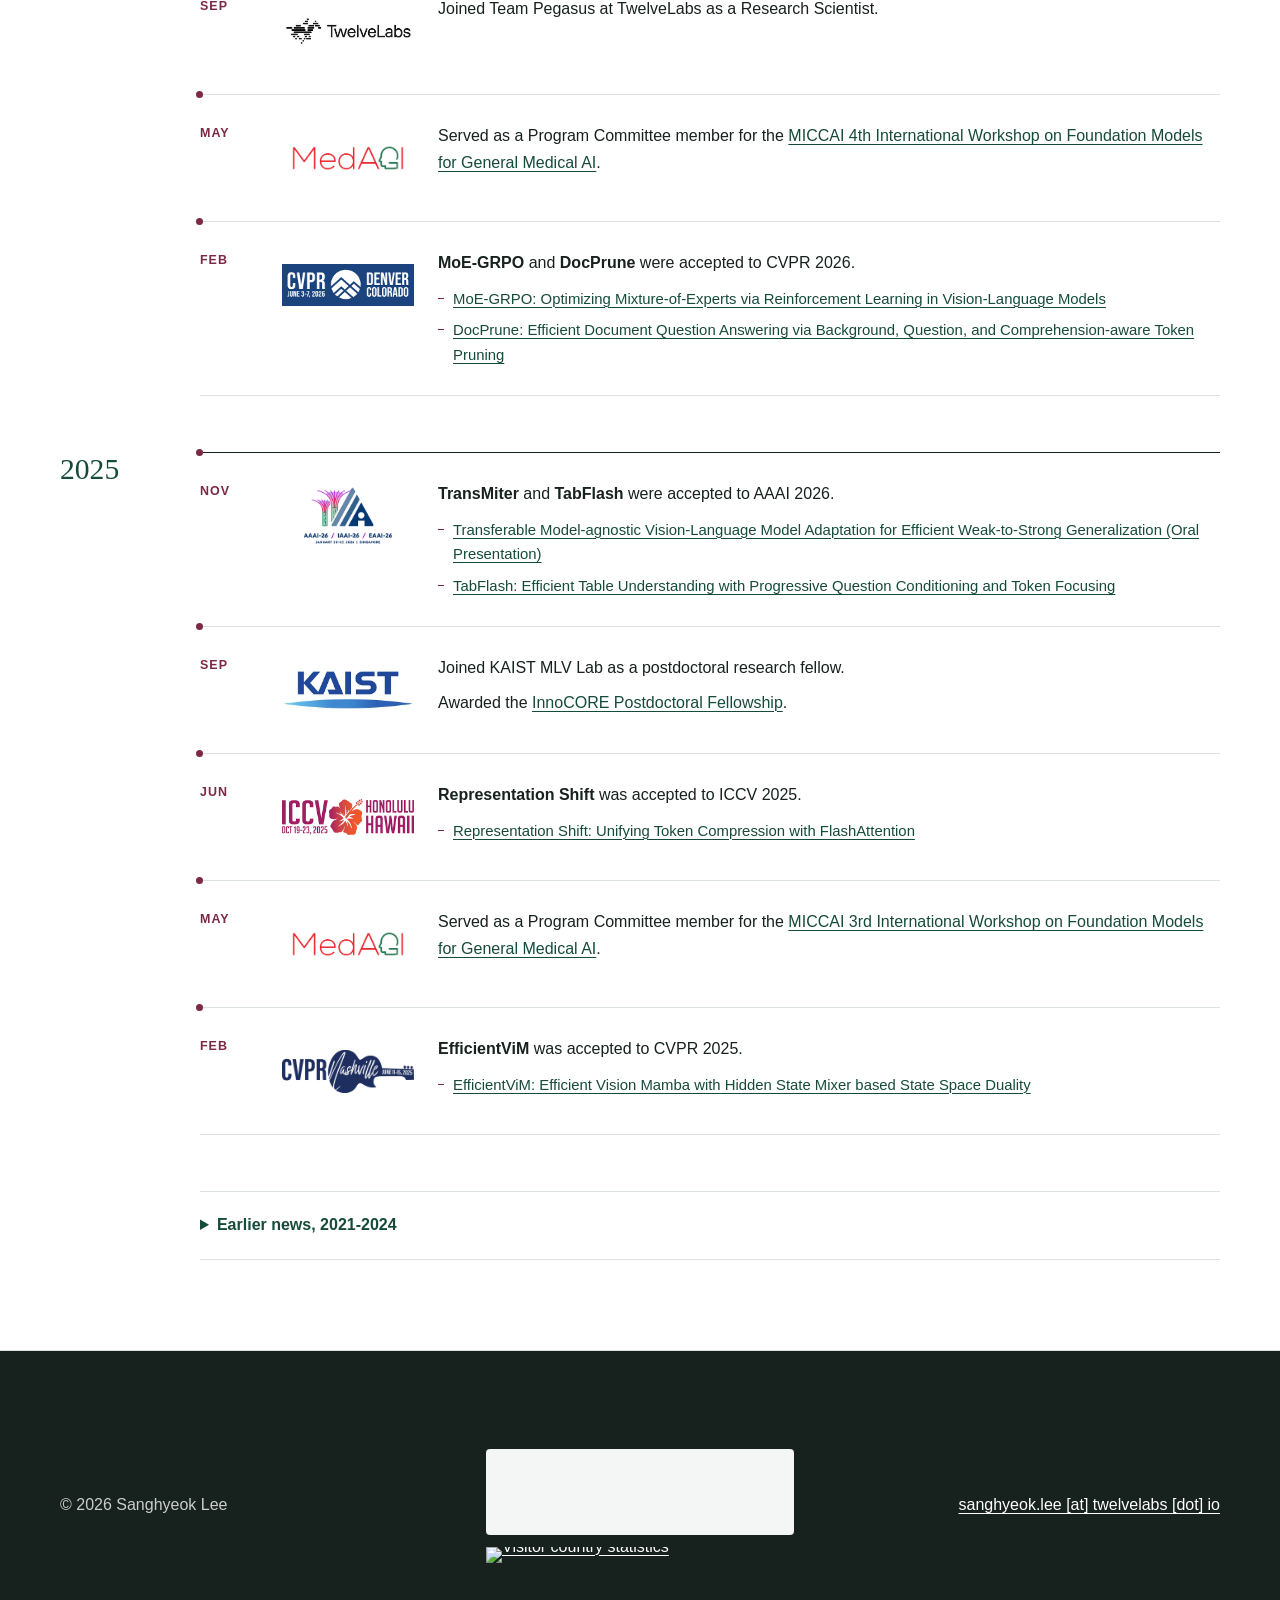
==== commit 2da33b89: "Update SuperClip preprint on homepage and CV" ====
--- a/index.html
+++ b/index.html
@@ -78,6 +78,13 @@
       <div class="selected-publications">
         <article class="selected-publication">
           <div>
+            <p class="selected-publication-meta">arXiv preprint 2026</p>
+            <h3><a href="https://arxiv.org/abs/2610.26925">SuperClip Pyramid for Video Temporal Grounding</a></h3>
+          </div>
+        </article>
+
+        <article class="selected-publication">
+          <div>
             <p class="selected-publication-meta">ICCV 2025</p>
             <h3><a href="https://openaccess.thecvf.com/content/ICCV2025/html/Choi_Representation_Shift_Unifying_Token_Compression_with_FlashAttention_ICCV_2025_paper.html">Representation Shift: Unifying Token Compression with FlashAttention</a></h3>
             <div class="publication-links"><a href="https://github.com/mlvlab/Representation-Shift"><img src="assets/icons/github.svg" alt="" aria-hidden="true">Code</a></div>
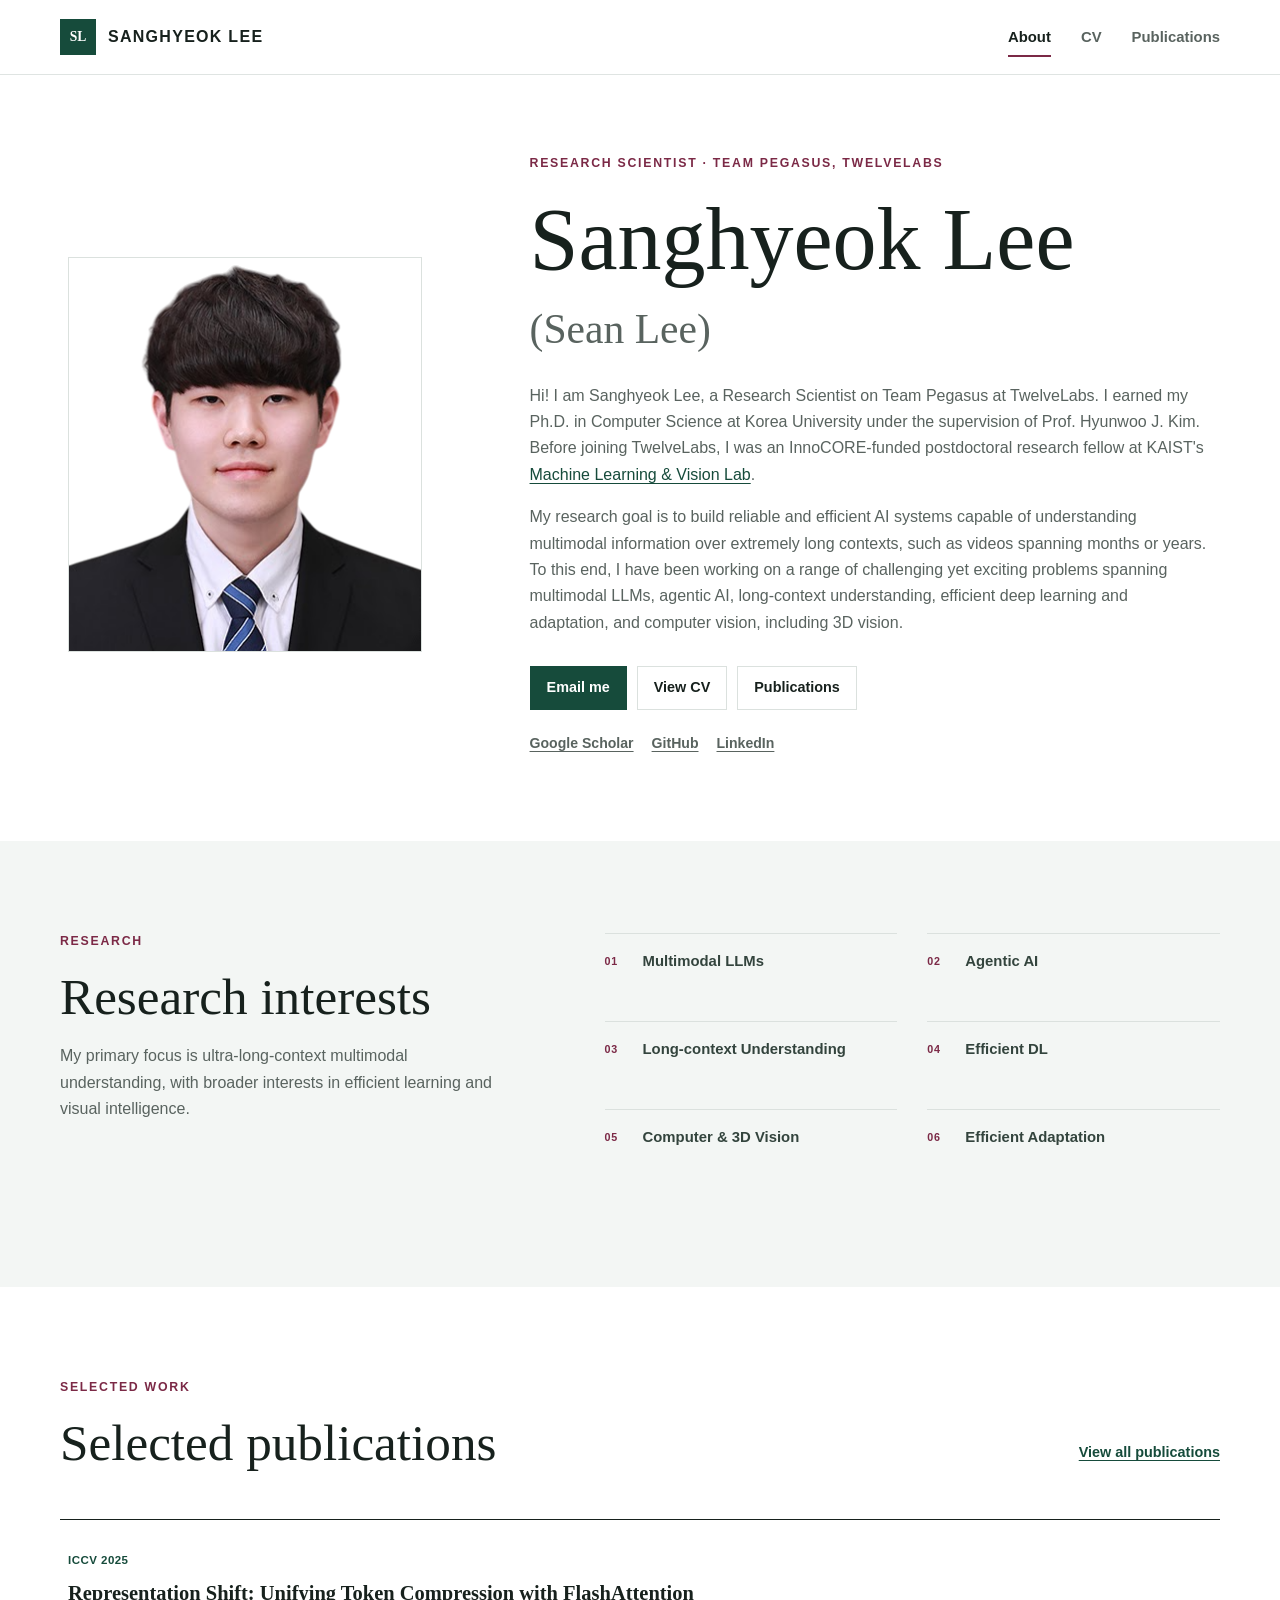
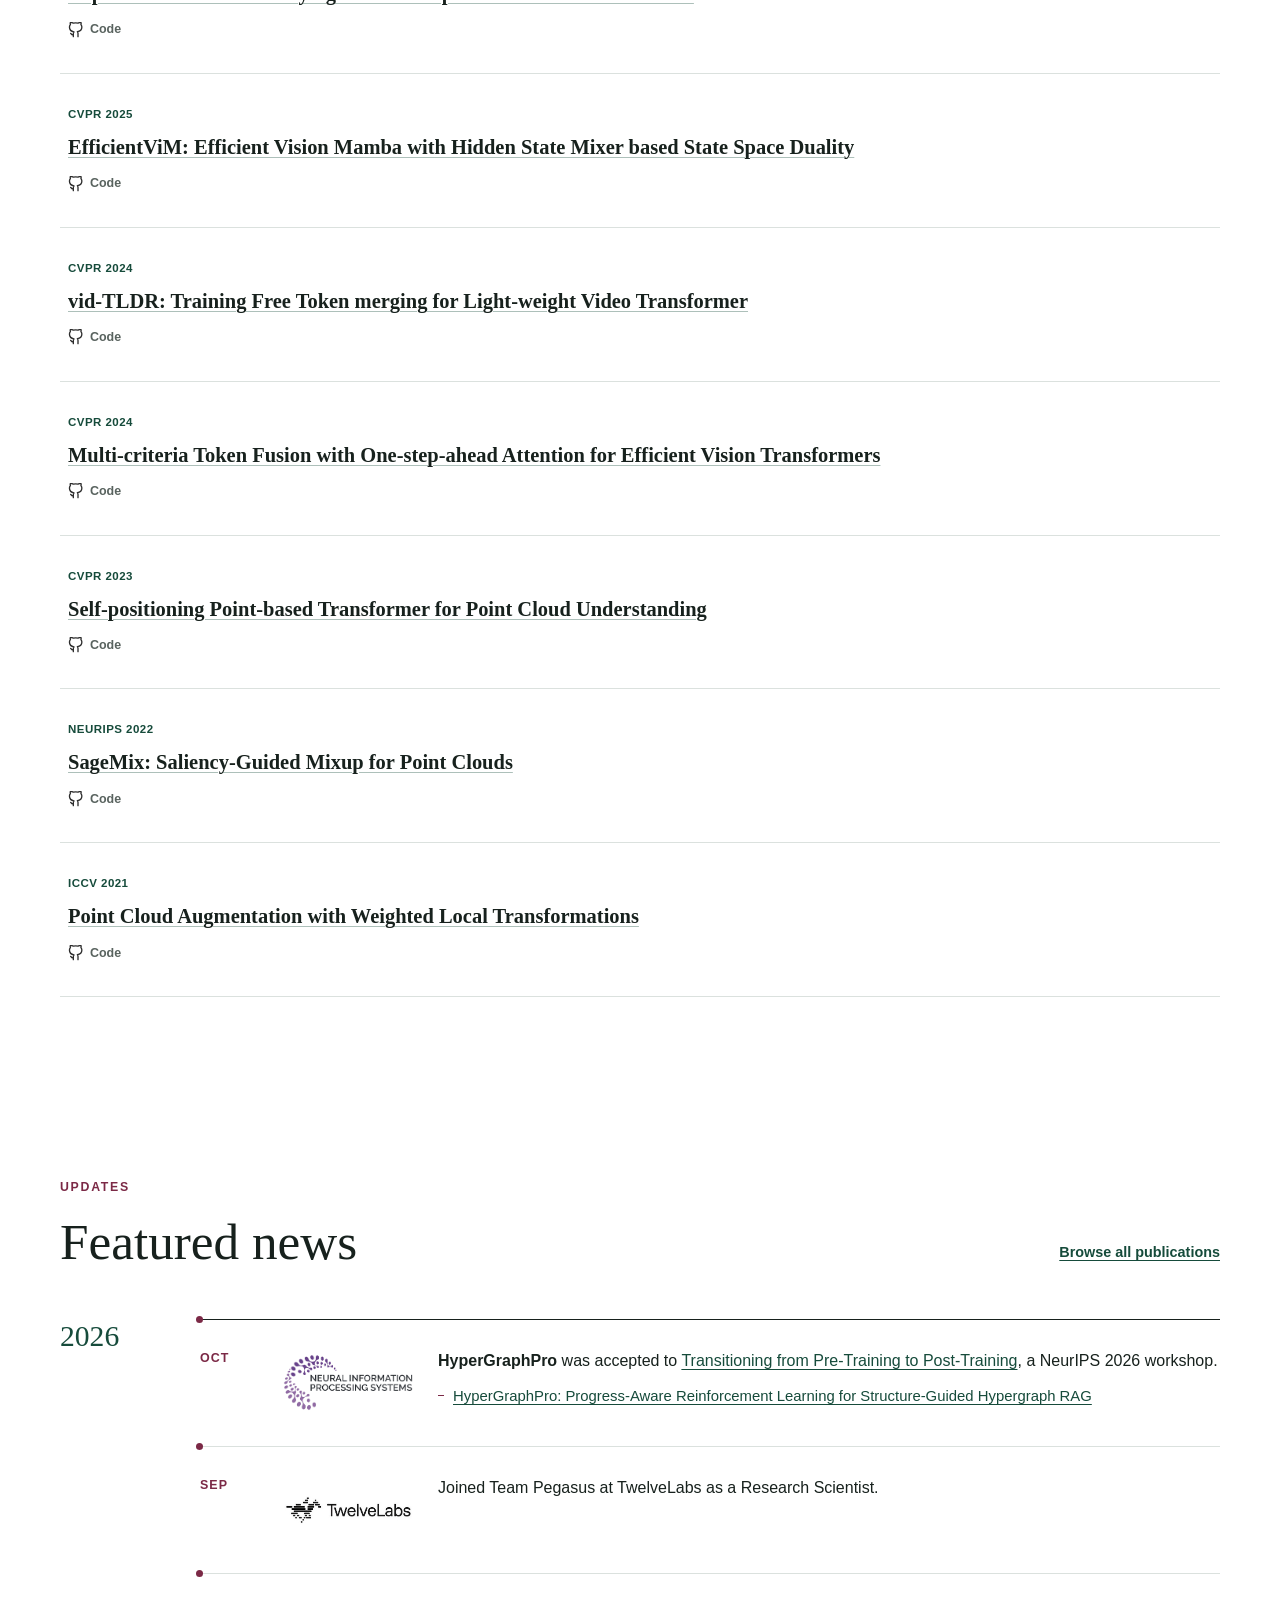
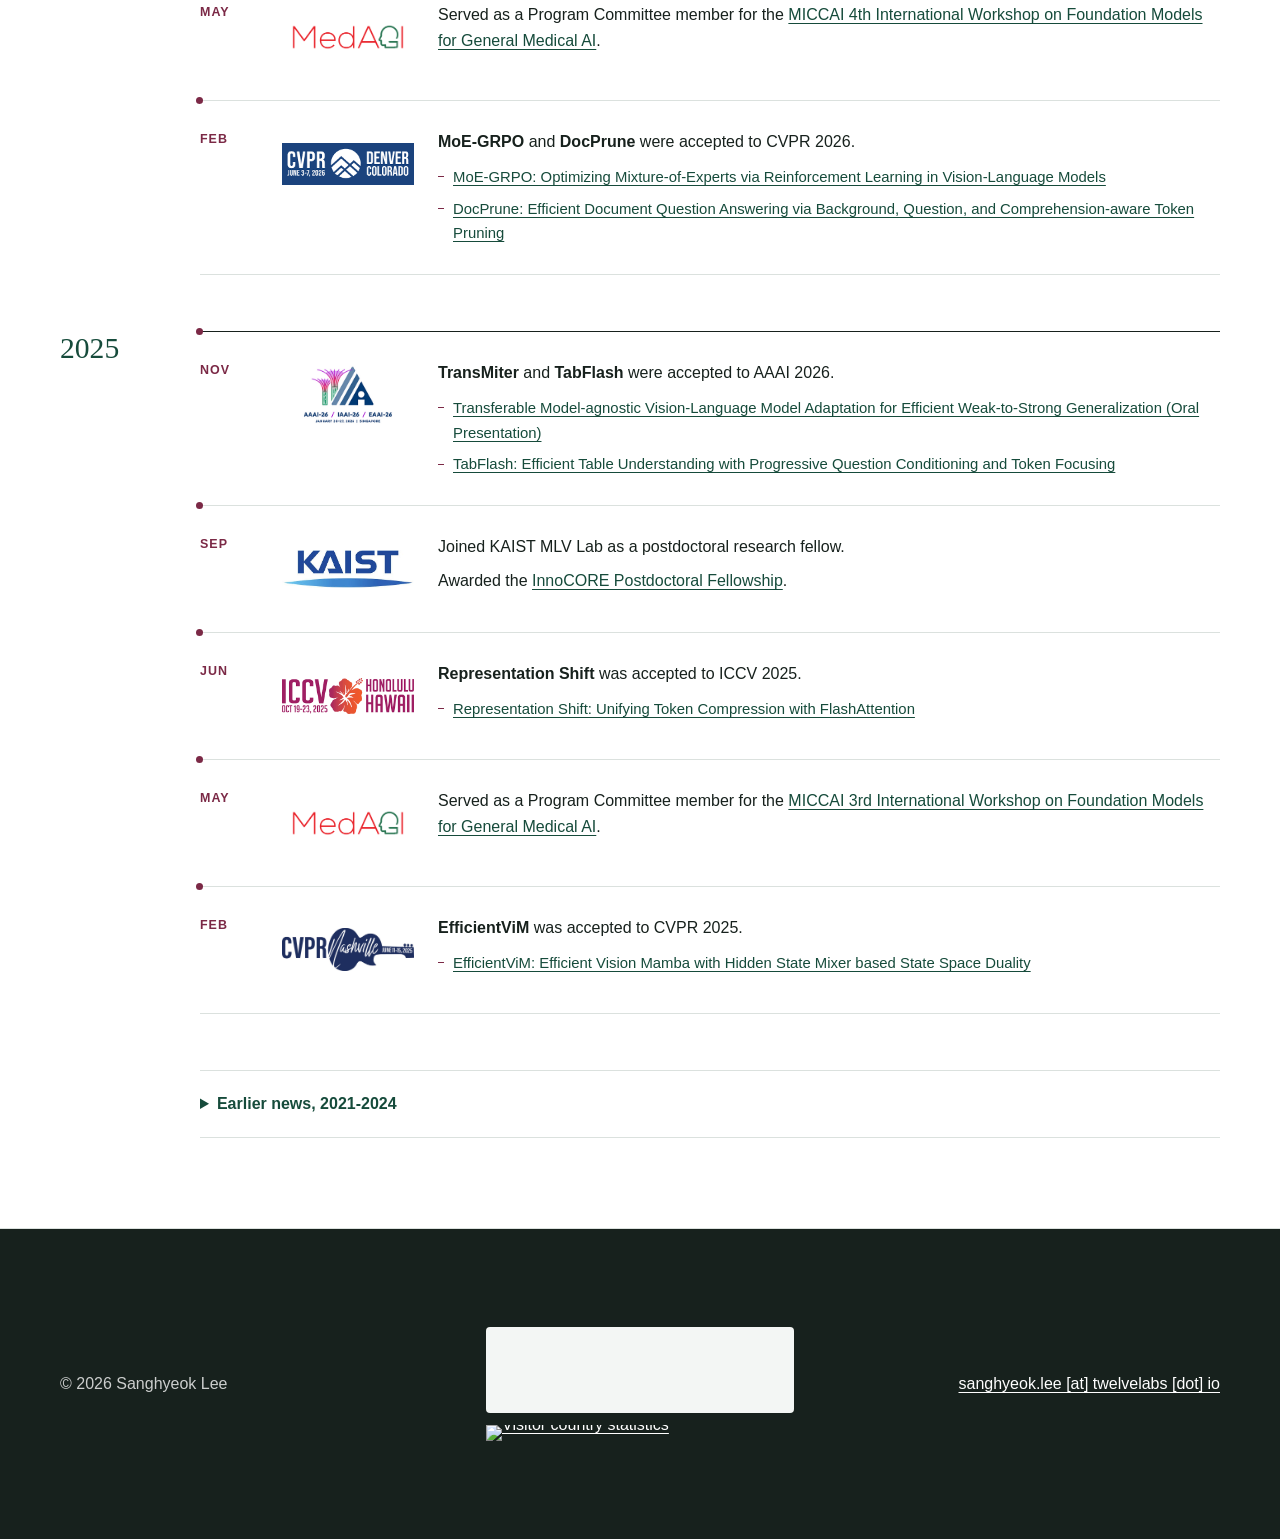
==== commit 6e00a765: "Remove SuperClip from selected publications" ====
--- a/index.html
+++ b/index.html
@@ -78,13 +78,6 @@
       <div class="selected-publications">
         <article class="selected-publication">
           <div>
-            <p class="selected-publication-meta">arXiv preprint 2026</p>
-            <h3><a href="https://arxiv.org/abs/2610.26925">SuperClip Pyramid for Video Temporal Grounding</a></h3>
-          </div>
-        </article>
-
-        <article class="selected-publication">
-          <div>
             <p class="selected-publication-meta">ICCV 2025</p>
             <h3><a href="https://openaccess.thecvf.com/content/ICCV2025/html/Choi_Representation_Shift_Unifying_Token_Compression_with_FlashAttention_ICCV_2025_paper.html">Representation Shift: Unifying Token Compression with FlashAttention</a></h3>
             <div class="publication-links"><a href="https://github.com/mlvlab/Representation-Shift"><img src="assets/icons/github.svg" alt="" aria-hidden="true">Code</a></div>
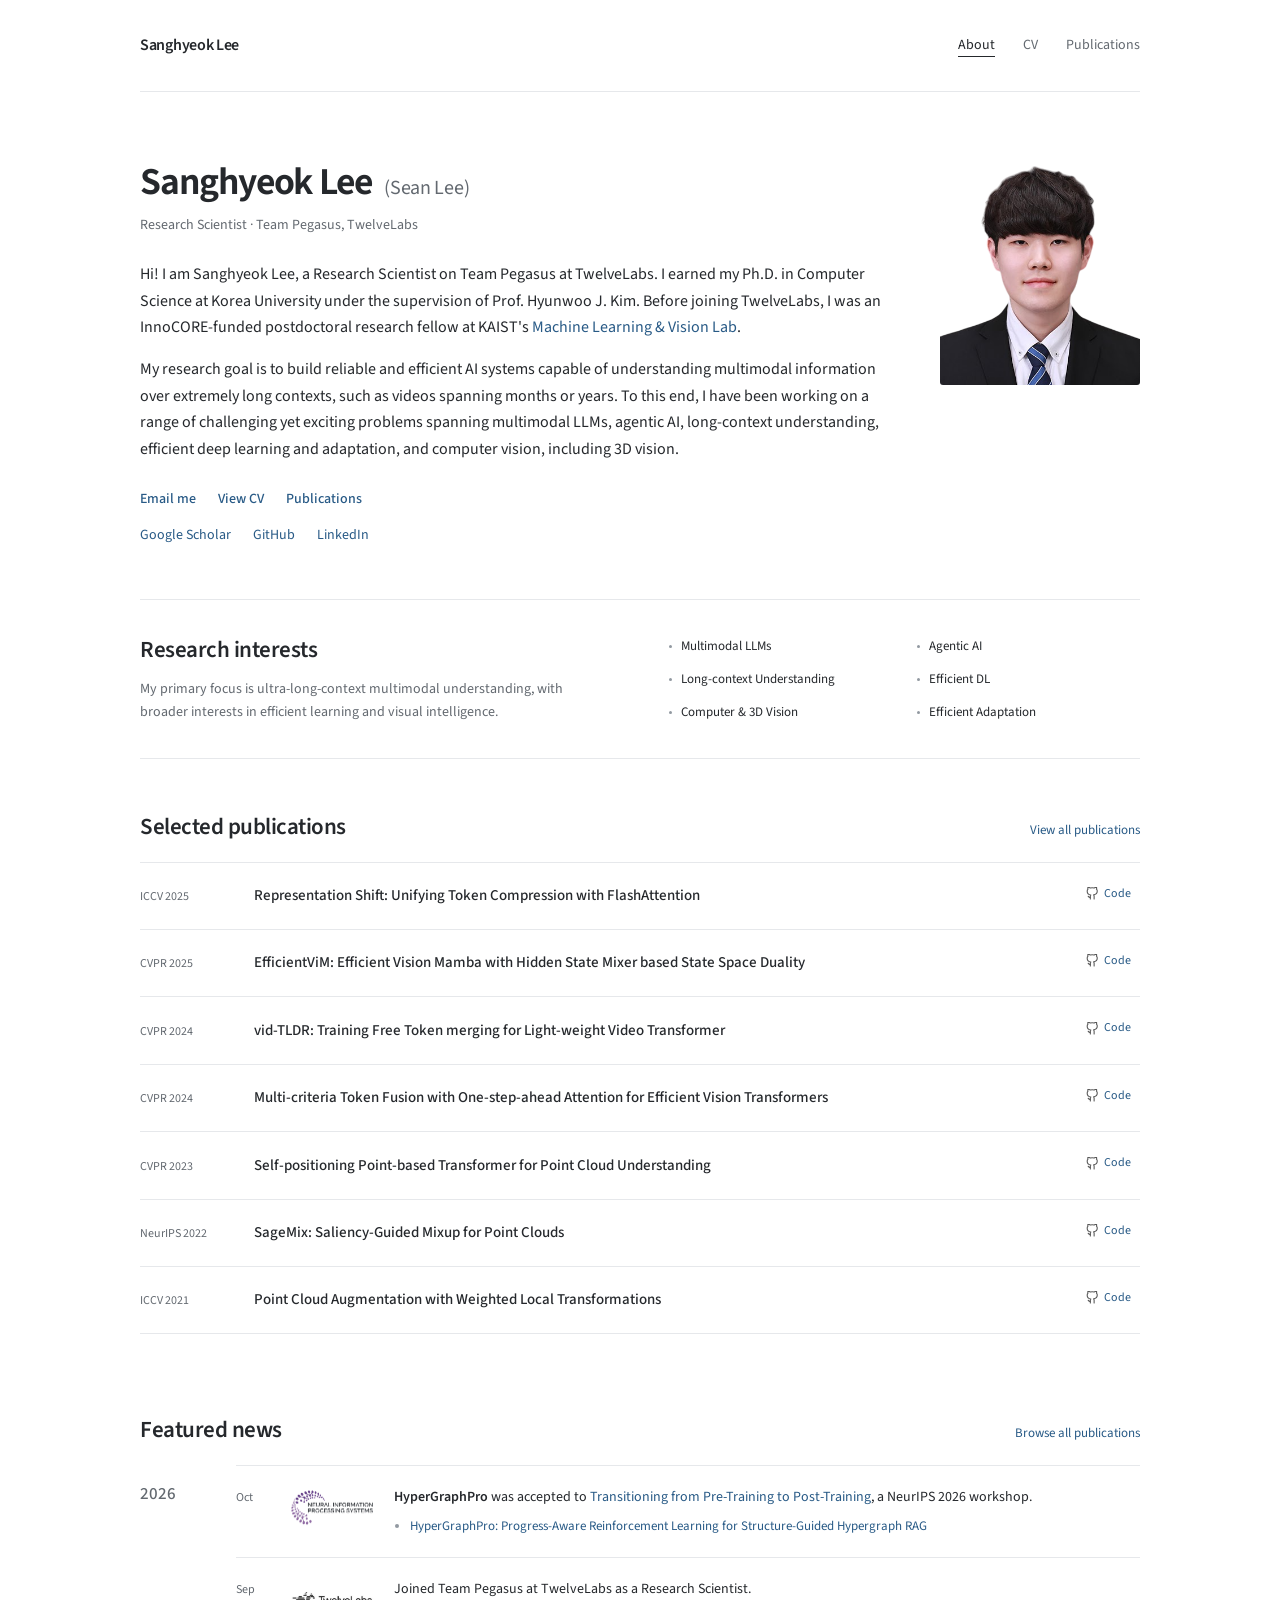
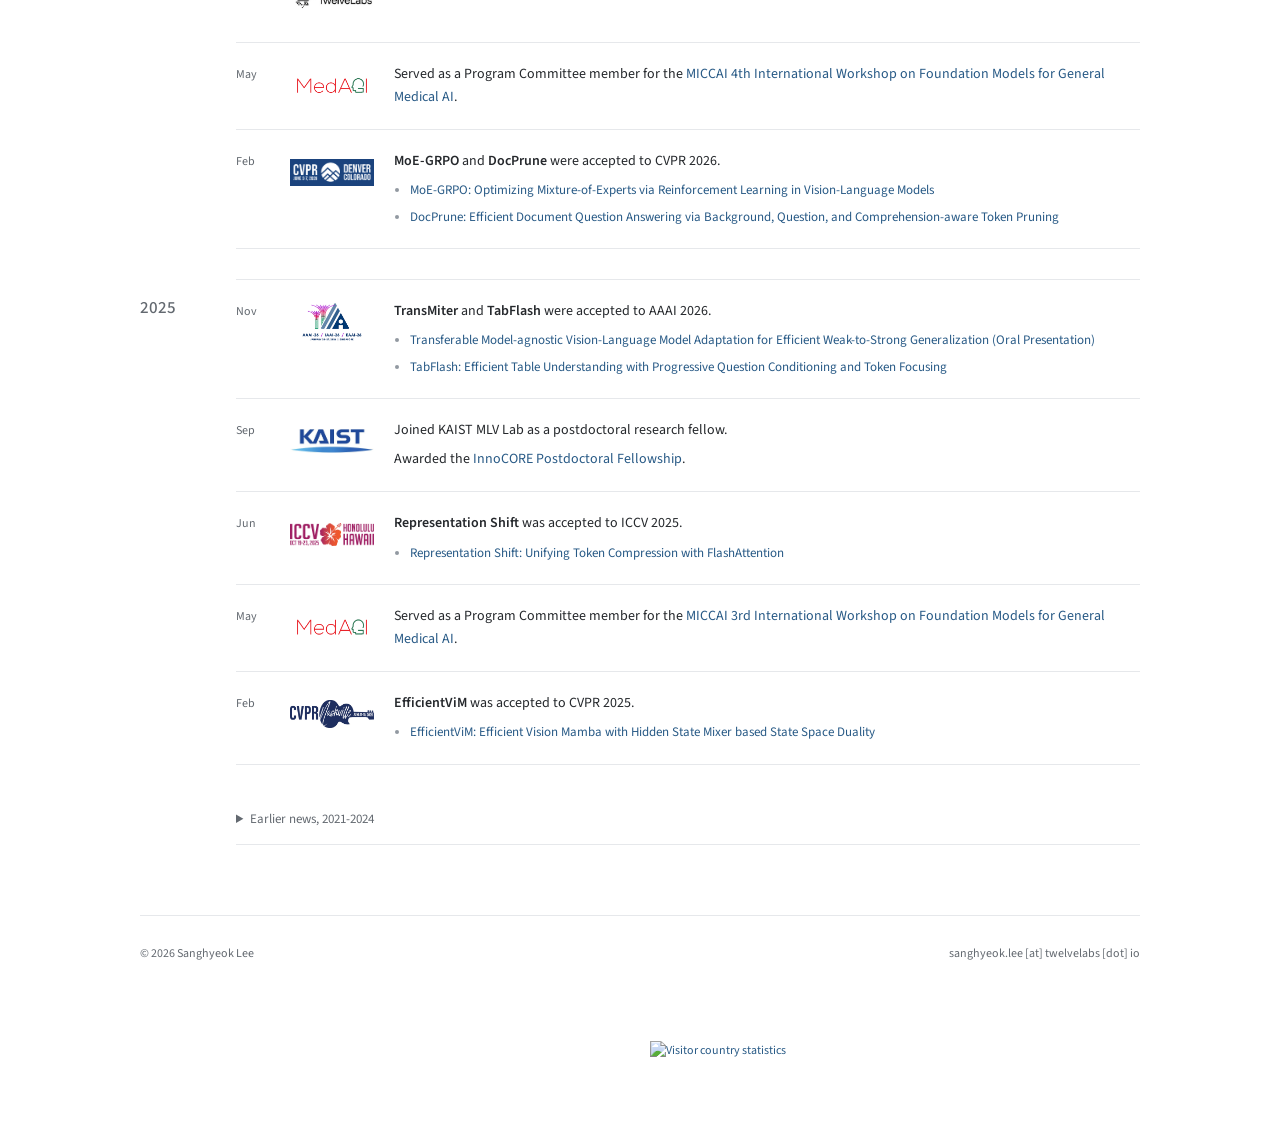
==== commit edd0aadc: "Refine academic homepage and update Source Sans CV" ====
--- a/index.html
+++ b/index.html
@@ -6,14 +6,13 @@
   <meta name="description" content="Sanghyeok Lee - Research Scientist at TwelveLabs working on long-context multimodal understanding.">
   <title>Sanghyeok Lee | Researcher</title>
   <link rel="icon" href="assets/icons/favicon.svg" type="image/svg+xml">
-  <link rel="stylesheet" href="css/styles.css?v=20261005-1">
+  <link rel="stylesheet" href="css/styles.css?v=20261113-2">
 </head>
 <body>
   <a class="skip-link" href="#main">Skip to content</a>
   <header class="site-header">
     <div class="shell header-inner">
       <a class="wordmark" href="index.html" aria-label="Sanghyeok Lee, home">
-        <span class="wordmark-mark" aria-hidden="true">SL</span>
         <span>Sanghyeok Lee</span>
       </a>
       <nav class="site-nav" aria-label="Primary navigation">
@@ -26,13 +25,9 @@
 
   <main id="main">
     <section class="profile shell" aria-labelledby="profile-name">
-      <div class="portrait-wrap">
-        <img class="portrait" src="assets/images/sanghyeok-lee.png" alt="Portrait of Sanghyeok Lee" width="354" height="395">
-      </div>
       <div class="profile-copy">
-        <p class="eyebrow">Research Scientist &middot; Team Pegasus, TwelveLabs</p>
-        <h1 id="profile-name">Sanghyeok Lee</h1>
-        <p class="profile-alias">(Sean Lee)</p>
+        <h1 id="profile-name">Sanghyeok Lee <span class="profile-alias">(Sean Lee)</span></h1>
+        <p class="profile-role">Research Scientist &middot; Team Pegasus, TwelveLabs</p>
         <p>Hi! I am Sanghyeok Lee, a Research Scientist on Team Pegasus at TwelveLabs. I earned my Ph.D. in Computer Science at Korea University under the supervision of Prof. Hyunwoo J. Kim. Before joining TwelveLabs, I was an InnoCORE-funded postdoctoral research fellow at KAIST's <a href="http://mlv.kaist.ac.kr/">Machine Learning &amp; Vision Lab</a>.</p>
         <p>My research goal is to build reliable and efficient AI systems capable of understanding multimodal information over extremely long contexts, such as videos spanning months or years. To this end, I have been working on a range of challenging yet exciting problems spanning multimodal LLMs, agentic AI, long-context understanding, efficient deep learning and adaptation, and computer vision, including 3D vision.</p>
         <div class="profile-actions" aria-label="Profile links">
@@ -46,30 +41,31 @@
           <a href="https://www.linkedin.com/in/sanghyeok-sean-lee-7030a3217/">LinkedIn</a>
         </div>
       </div>
+      <div class="portrait-wrap">
+        <img class="portrait" src="assets/images/sanghyeok-lee.png" alt="Portrait of Sanghyeok Lee" width="354" height="395">
+      </div>
     </section>
 
     <section class="section section-tinted" aria-labelledby="interests-title">
       <div class="shell research-strip">
         <div>
-          <p class="section-kicker">Research</p>
           <h2 id="interests-title">Research interests</h2>
           <p class="research-summary">My primary focus is ultra-long-context multimodal understanding, with broader interests in efficient learning and visual intelligence.</p>
         </div>
-        <ol class="interest-list" aria-label="Research topics">
-          <li><span>01</span><strong>Multimodal LLMs</strong></li>
-          <li><span>02</span><strong>Agentic AI</strong></li>
-          <li><span>03</span><strong>Long-context Understanding</strong></li>
-          <li><span>04</span><strong>Efficient DL</strong></li>
-          <li><span>05</span><strong>Computer &amp; 3D Vision</strong></li>
-          <li><span>06</span><strong>Efficient Adaptation</strong></li>
-        </ol>
+        <ul class="interest-list" aria-label="Research topics">
+          <li>Multimodal LLMs</li>
+          <li>Agentic AI</li>
+          <li>Long-context Understanding</li>
+          <li>Efficient DL</li>
+          <li>Computer &amp; 3D Vision</li>
+          <li>Efficient Adaptation</li>
+        </ul>
       </div>
     </section>
 
     <section class="section shell" aria-labelledby="selected-publications-title">
       <div class="section-heading">
         <div>
-          <p class="section-kicker">Selected work</p>
           <h2 id="selected-publications-title">Selected publications</h2>
         </div>
         <a class="section-link" href="publications.html">View all publications</a>
@@ -137,7 +133,6 @@
     <section class="section shell" aria-labelledby="news-title">
       <div class="section-heading">
         <div>
-          <p class="section-kicker">Updates</p>
           <h2 id="news-title">Featured news</h2>
         </div>
         <a class="section-link" href="publications.html">Browse all publications</a>
--- a/css/styles.css
+++ b/css/styles.css
@@ -1,259 +1,240 @@
+@font-face {
+  font-family: "Source Sans 3";
+  src: url("../assets/fonts/source-sans-3.ttf") format("truetype");
+  font-style: normal;
+  font-weight: 200 900;
+  font-display: swap;
+}
+
 :root {
-  --ink: #17211d;
-  --muted: #59635f;
-  --muted-light: #6c7772;
-  --line: #dbe1de;
-  --soft: #f3f6f4;
-  --paper: #ffffff;
-  --green: #164b3b;
-  --green-dark: #0e352a;
-  --wine: #7b2946;
-  --wine-soft: #f6edf0;
-  --max-width: 1160px;
   color-scheme: light;
-}
-
+  --ink: #25282c;
+  --muted: #636970;
+  --link: #285a86;
+  --line: #e6e8eb;
+  --paper: #fff;
+  --max-width: 1000px;
+}
 * { box-sizing: border-box; }
-
-html { scroll-behavior: smooth; }
-
-body {
-  margin: 0;
-  background: var(--paper);
-  color: var(--ink);
-  font-family: Inter, ui-sans-serif, -apple-system, BlinkMacSystemFont, "Segoe UI", sans-serif;
-  font-size: 16px;
-  line-height: 1.65;
-  letter-spacing: 0;
-  text-rendering: optimizeLegibility;
-}
-
+html { scroll-padding-top: 90px; }
+body { margin: 0; background: var(--paper); color: var(--ink); font-family: "Source Sans 3", -apple-system, BlinkMacSystemFont, "Segoe UI", Arial, sans-serif; font-size: 16px; line-height: 1.65; -webkit-font-smoothing: antialiased; }
 img { display: block; max-width: 100%; }
-
-a {
-  color: var(--green);
-  text-decoration-thickness: 1px;
-  text-underline-offset: 3px;
-}
-
-a:hover { color: var(--wine); }
-
-a:focus-visible,
-summary:focus-visible {
-  outline: 3px solid rgba(123, 41, 70, 0.35);
-  outline-offset: 4px;
-  border-radius: 2px;
-}
-
+a { color: var(--link); text-decoration: none; text-underline-offset: 4px; }
+a:hover { text-decoration: underline; }
+a:focus-visible, summary:focus-visible { outline: 2px solid var(--link); outline-offset: 5px; border-radius: 2px; }
 h1, h2, h3, h4, p { margin-top: 0; }
-h1, h2, h3, h4 { line-height: 1.2; letter-spacing: 0; }
-h1 { margin-bottom: 24px; font-family: Georgia, "Times New Roman", serif; font-size: clamp(2.65rem, 7vw, 5.5rem); font-weight: 500; }
-h2 { margin-bottom: 24px; font-family: Georgia, "Times New Roman", serif; font-size: clamp(2rem, 4vw, 3.25rem); font-weight: 500; }
-h3 { font-size: 1.06rem; }
-
-.shell { width: min(calc(100% - 40px), var(--max-width)); margin-inline: auto; }
-.skip-link { position: fixed; top: 12px; left: 12px; z-index: 20; padding: 10px 14px; background: var(--paper); color: var(--ink); transform: translateY(-180%); }
+h1, h2, h3, h4 { color: var(--ink); line-height: 1.4; }
+h1 { margin-bottom: 18px; font-size: 38px; font-weight: 650; letter-spacing: -1.2px; }
+h2 { margin-bottom: 22px; font-size: 23px; font-weight: 600; letter-spacing: -0.5px; }
+h3 { font-size: 16px; font-weight: 600; }
+p { margin-bottom: 16px; }
+strong { font-weight: 600; }
+.shell { width: min(calc(100% - 80px), var(--max-width)); margin-inline: auto; }
+.skip-link { position: fixed; top: 10px; left: 10px; z-index: 20; padding: 8px 14px; background: var(--paper); transform: translateY(-180%); }
 .skip-link:focus { transform: translateY(0); }
 
-.site-header {
-  position: sticky;
-  top: 0;
-  z-index: 10;
-  border-bottom: 1px solid rgba(219, 225, 222, 0.88);
-  background: rgba(255, 255, 255, 0.95);
-  backdrop-filter: blur(12px);
-}
-
-.header-inner { min-height: 74px; display: flex; align-items: center; justify-content: space-between; gap: 30px; }
-.wordmark { display: inline-flex; align-items: center; gap: 12px; color: var(--ink); font-weight: 720; text-decoration: none; text-transform: uppercase; letter-spacing: 0.08em; }
-.wordmark-mark { width: 36px; height: 36px; display: grid; place-items: center; background: var(--green); color: white; font-family: Georgia, "Times New Roman", serif; font-size: 0.85rem; font-weight: 700; letter-spacing: 0; }
-.site-nav { display: flex; align-items: center; gap: 30px; }
-.site-nav a { position: relative; color: var(--muted); font-size: 0.93rem; font-weight: 650; text-decoration: none; }
-.site-nav a::after { content: ""; position: absolute; right: 0; bottom: -8px; left: 0; height: 2px; background: var(--wine); transform: scaleX(0); transform-origin: left; transition: transform 160ms ease; }
-.site-nav a:hover, .site-nav a.active { color: var(--ink); }
-.site-nav a:hover::after, .site-nav a.active::after { transform: scaleX(1); }
-
-.profile { min-height: 640px; display: grid; grid-template-columns: minmax(240px, 0.76fr) minmax(0, 1.42fr); align-items: center; gap: clamp(44px, 8vw, 100px); padding-block: 78px 86px; }
-.portrait-wrap { position: relative; width: min(100%, 354px); justify-self: center; overflow: hidden; border: 1px solid var(--line); background: var(--paper); }
-.portrait-wrap::before { content: none; }
+/* Shared navigation */
+.site-header { background: var(--paper); }
+.header-inner { min-height: 92px; display: flex; align-items: center; justify-content: space-between; gap: 24px; border-bottom: 1px solid var(--line); }
+.wordmark { color: var(--ink); font-size: 16px; font-weight: 600; letter-spacing: -0.3px; }
+.site-nav { display: flex; align-items: center; gap: 28px; }
+.site-nav a { padding-block: 8px; color: var(--muted); font-size: 14px; }
+.site-nav a.active { color: var(--ink); text-decoration: underline; text-decoration-thickness: 1px; text-underline-offset: 7px; }
+
+/* Biography */
+.profile { display: grid; grid-template-columns: minmax(0, 1fr) 200px; align-items: start; gap: 58px; padding-block: 64px 52px; }
+.profile-copy { min-width: 0; }
+.profile h1 { margin-bottom: 5px; }
+.profile-alias { display: inline-block; margin-left: 6px; color: var(--muted); font-size: 20px; font-weight: 400; letter-spacing: -0.3px; white-space: nowrap; }
+.profile-role { margin-bottom: 24px; color: var(--muted); font-size: 14px; }
+.portrait-wrap { margin-top: 6px; overflow: hidden; border-radius: 3px; }
 .portrait { width: 100%; height: auto; aspect-ratio: 354 / 395; object-fit: cover; object-position: center top; }
-.profile-copy { min-width: 0; max-width: 700px; }
-.eyebrow, .section-kicker { margin-bottom: 14px; color: var(--wine); font-size: 0.77rem; font-weight: 800; letter-spacing: 0.14em; text-transform: uppercase; }
-.profile-alias { margin: -10px 0 30px; color: var(--muted); font-family: Georgia, "Times New Roman", serif; font-size: 2.6rem; line-height: 1.1; }
-.lead { max-width: 760px; color: #31413a; font-family: Georgia, "Times New Roman", serif; font-size: clamp(1.22rem, 2.3vw, 1.55rem); line-height: 1.48; }
-.profile-copy > p:not(.eyebrow):not(.lead):not(.profile-alias) { max-width: 680px; color: var(--muted); }
-.profile-actions { display: flex; flex-wrap: wrap; gap: 10px; margin-top: 30px; }
-.button { min-height: 44px; display: inline-flex; align-items: center; justify-content: center; padding: 9px 16px; border: 1px solid var(--line); background: var(--paper); color: var(--ink); font-size: 0.9rem; font-weight: 700; text-decoration: none; }
-.button:hover { border-color: var(--wine); color: var(--wine); }
-.button.primary { border-color: var(--green); background: var(--green); color: white; }
-.button.primary:hover { border-color: var(--green-dark); background: var(--green-dark); color: white; }
-.text-links { display: flex; flex-wrap: wrap; gap: 18px; margin-top: 22px; }
-.text-links a { color: var(--muted); font-size: 0.88rem; font-weight: 650; }
-
-.section { padding-block: 90px; }
-.section-tinted { background: var(--soft); }
-.research-strip { display: grid; grid-template-columns: minmax(0, 0.85fr) minmax(420px, 1.15fr); align-items: start; gap: clamp(50px, 7vw, 96px); }
-.research-strip h2 { max-width: 680px; margin-bottom: 16px; }
-.research-summary { max-width: 620px; margin-bottom: 0; color: var(--muted); }
-.interest-list { display: grid; grid-template-columns: 1fr 1fr; gap: 0 30px; margin: 2px 0 0; padding: 0; list-style: none; }
-.interest-list li { min-height: 88px; display: grid; grid-template-columns: 28px minmax(0, 1fr); align-content: start; gap: 10px; padding: 17px 0; border-top: 1px solid var(--line); color: #33443d; }
-.interest-list span { padding-top: 2px; color: var(--wine); font-size: 0.67rem; font-weight: 850; letter-spacing: 0.08em; }
-.interest-list strong { font-size: 0.93rem; font-weight: 680; line-height: 1.4; }
-
-.selected-publications { border-top: 1px solid var(--ink); }
-.selected-publication { padding: 31px 8px 33px; border-bottom: 1px solid var(--line); transition: background-color 160ms ease; }
-.selected-publication:hover { background: #fafcfb; }
-.selected-publication-meta { display: flex; flex-wrap: wrap; gap: 5px 12px; margin-bottom: 9px; color: var(--green); font-size: 0.72rem; font-weight: 800; letter-spacing: 0.04em; text-transform: uppercase; }
-.selected-publication h3 { max-width: 940px; margin-bottom: 0; font-family: Georgia, "Times New Roman", serif; font-size: 1.28rem; font-weight: 600; line-height: 1.38; }
-.selected-publication h3 a { color: var(--ink); text-decoration-color: rgba(22, 75, 59, 0.35); }
-.selected-publication h3 a:hover { color: var(--green); }
-.selected-publication .publication-links { margin-top: 12px; }
-
-.section-heading { display: flex; justify-content: space-between; align-items: end; gap: 30px; margin-bottom: 46px; }
+.profile-actions, .text-links { display: flex; flex-wrap: wrap; align-items: center; gap: 8px 22px; }
+.profile-actions { margin-top: 22px; }
+.button { display: inline-flex; align-items: center; min-height: 32px; font-size: 14px; font-weight: 500; }
+.text-links { margin-top: 8px; }
+.text-links a { font-size: 14px; }
+
+/* Research and selected papers */
+.section { padding-block: 40px; }
+.profile + .section { padding-top: 0; padding-bottom: 12px; }
+.section-tinted { background: var(--paper); }
+.research-strip { display: grid; grid-template-columns: 1fr 1fr; gap: 58px; padding-block: 34px; border-block: 1px solid var(--line); }
+.research-strip h2 { margin-bottom: 12px; }
+.research-summary { margin-bottom: 0; color: var(--muted); font-size: 14px; }
+.interest-list { display: grid; grid-template-columns: 1fr 1fr; align-content: center; gap: 12px 24px; margin: 0; padding: 0; list-style: none; }
+.interest-list li { position: relative; padding-left: 12px; font-size: 13px; line-height: 1.6; }
+.interest-list li::before { content: ""; position: absolute; left: 0; top: 9px; width: 3px; height: 3px; border-radius: 50%; background: #9299a1; }
+.section-heading { display: flex; justify-content: space-between; align-items: baseline; gap: 24px; margin-bottom: 18px; }
 .section-heading h2 { margin-bottom: 0; }
-.section-link { margin-bottom: 8px; font-size: 0.9rem; font-weight: 700; }
-.news-years { display: grid; gap: 56px; }
-.news-year { display: grid; grid-template-columns: 110px minmax(0, 1fr); gap: 30px; }
-.news-year > h3 { margin: 0; color: var(--green); font-family: Georgia, "Times New Roman", serif; font-size: 1.85rem; font-weight: 500; }
-.timeline { border-top: 1px solid var(--ink); }
-.timeline-item { position: relative; display: grid; grid-template-columns: 58px 136px minmax(0, 1fr); align-items: start; gap: 22px; padding: 28px 0; border-bottom: 1px solid var(--line); }
-.timeline-item::before { content: ""; position: absolute; top: -4px; left: -4px; width: 7px; height: 7px; border-radius: 50%; background: var(--wine); }
-.timeline-item time { color: var(--wine); font-size: 0.78rem; font-weight: 800; letter-spacing: 0.08em; text-transform: uppercase; }
-.news-logo { width: 136px; height: 70px; padding: 2px; object-fit: contain; object-position: center; background: var(--paper); }
-.news-logo-banner { padding: 0; }
-.timeline-item p { margin-bottom: 8px; }
+.section-link { flex-shrink: 0; font-size: 13px; }
+.selected-publications { border-top: 1px solid var(--line); }
+.selected-publication { padding-block: 21px; border-bottom: 1px solid var(--line); }
+.selected-publication > div { display: grid; grid-template-columns: 96px minmax(0, 1fr) 54px; align-items: baseline; gap: 18px; }
+.selected-publication-meta { margin: 0; color: var(--muted); font-size: 12px; font-variant-numeric: tabular-nums; }
+.selected-publication h3 { margin: 0; font-size: 15px; font-weight: 500; line-height: 1.6; }
+.selected-publication h3 a, .publication h3 a { color: var(--ink); }
+.selected-publication h3 a:hover, .publication h3 a:hover { color: var(--link); }
+.publication-links { display: flex; flex-wrap: wrap; gap: 14px; margin-top: 9px; }
+.publication-links a { display: inline-flex; align-items: center; gap: 5px; font-size: 12px; }
+.publication-links img { width: 13px; height: 13px; opacity: 0.65; }
+.selected-publication .publication-links { margin-top: 0; }
+
+/* News archive */
+.news-years { display: grid; gap: 30px; }
+.news-year { display: grid; grid-template-columns: 72px minmax(0, 1fr); gap: 24px; }
+.news-year > h3 { margin: 0; padding-top: 18px; color: var(--muted); font-size: 17px; font-weight: 500; }
+.timeline { border-top: 1px solid var(--line); }
+.timeline-item { display: grid; grid-template-columns: 34px 84px minmax(0, 1fr); align-items: start; gap: 20px; padding-block: 20px; border-bottom: 1px solid var(--line); }
+.timeline-item time { padding-top: 2px; color: var(--muted); font-size: 12px; }
+.news-logo { width: 84px; height: 44px; object-fit: contain; object-position: center; }
+.timeline-item p { margin-bottom: 6px; font-size: 14px; }
 .timeline-item p:last-child { margin-bottom: 0; }
-.news-summary { color: var(--ink); }
-.news-summary strong { font-weight: 780; }
-.news-note { margin-left: 7px; color: var(--wine); font-size: 0.78rem; font-weight: 750; white-space: nowrap; }
-.news-title-list { margin: 10px 0 0; padding: 0; list-style: none; color: var(--muted); font-size: 0.93rem; }
-.news-title-list li { position: relative; padding-left: 15px; }
-.news-title-list li::before { content: ""; position: absolute; top: 0.75em; left: 0; width: 6px; height: 1px; background: var(--wine); }
-.news-title-list li + li { margin-top: 7px; }
-.news-archive { margin-left: 140px; border-block: 1px solid var(--line); }
-.news-archive summary { padding: 20px 0; color: var(--green); font-weight: 750; cursor: pointer; }
-.archive-content { display: grid; gap: 48px; padding: 20px 0 38px; }
-
-.page-intro { padding-block: 86px 70px; }
-.page-intro h1 { max-width: 900px; }
-.page-intro .lead { max-width: 760px; color: var(--muted); }
-.compact-intro h1 { max-width: 800px; font-size: clamp(2.6rem, 6vw, 4.75rem); }
-.note { margin-top: 28px; color: var(--muted); font-size: 0.86rem; }
-
-.publication-groups { display: grid; gap: 74px; }
-.publication-year { display: grid; grid-template-columns: 140px minmax(0, 1fr); gap: 30px; }
-.publication-year > h2 { margin: 0; color: var(--green); font-size: 1.75rem; }
-.publication-list { border-top: 1px solid var(--ink); }
-.publication { display: grid; grid-template-columns: 48px minmax(0, 1fr); gap: 18px; padding: 26px 0 28px; border-bottom: 1px solid var(--line); }
-.pub-type { width: 40px; height: 28px; display: grid; place-items: center; background: var(--wine-soft); color: var(--wine); font-size: 0.68rem; font-weight: 850; letter-spacing: 0.04em; }
-.publication h3 { max-width: 850px; margin: 0 0 9px; font-family: Georgia, "Times New Roman", serif; font-size: 1.2rem; font-weight: 600; line-height: 1.38; }
-.publication h3 a { color: var(--ink); text-decoration-color: rgba(22, 75, 59, 0.35); }
-.publication h3 a:hover { color: var(--green); }
-.authors { margin-bottom: 5px; color: var(--muted); font-size: 0.91rem; line-height: 1.55; }
-.venue { margin-bottom: 0; color: var(--green); font-size: 0.82rem; font-weight: 750; }
-.venue span { margin-left: 12px; color: var(--muted-light); font-weight: 600; }
-.publication-links { display: flex; flex-wrap: wrap; gap: 14px; margin-top: 10px; }
-.publication-links a { display: inline-flex; align-items: center; gap: 6px; color: var(--muted); font-size: 0.78rem; font-weight: 800; text-decoration: none; }
-.publication-links a:hover { color: var(--green); }
-.publication-links a:focus-visible { outline: 2px solid var(--green); outline-offset: 4px; }
-.publication-links img { width: 16px; height: 16px; opacity: 0.82; }
-
-.cv-layout { display: grid; grid-template-columns: 180px minmax(0, 1fr); align-items: start; gap: clamp(50px, 8vw, 100px); }
-.cv-index { position: sticky; top: 110px; display: grid; gap: 10px; }
-.cv-index a { color: var(--muted); font-size: 0.9rem; font-weight: 650; text-decoration: none; }
-.cv-index a:hover { color: var(--wine); }
+.news-note { display: inline-block; margin-left: 6px; color: var(--muted); font-size: 12px; }
+.news-title-list { margin: 7px 0 0; padding-left: 16px; font-size: 13px; line-height: 1.65; }
+.news-title-list li::marker { color: #9299a1; }
+.news-title-list li + li { margin-top: 5px; }
+.news-archive { margin-left: 96px; border-bottom: 1px solid var(--line); }
+.news-archive summary { padding-block: 14px; color: var(--muted); font-size: 13px; cursor: pointer; }
+.archive-content { display: grid; gap: 28px; padding-block: 14px 26px; }
+.archive-content .news-year { grid-template-columns: 58px minmax(0, 1fr); gap: 18px; }
+
+/* Publication archive */
+.page-intro { padding-block: 54px 34px; }
+.page-intro h1 { margin-bottom: 16px; }
+.page-intro .profile-actions { margin-top: 0; }
+.note { margin: 16px 0 0; color: var(--muted); font-size: 12px; }
+.page-intro + .section { padding-top: 14px; }
+.publication-groups { display: grid; gap: 46px; padding-bottom: 28px; }
+.publication-year { display: grid; grid-template-columns: 132px minmax(0, 1fr); gap: 32px; }
+.publication-year > h2 { margin: 0; padding-top: 19px; font-size: 18px; font-weight: 500; letter-spacing: -0.2px; }
+.publication-list { border-top: 1px solid var(--line); }
+.publication { display: grid; grid-template-columns: 32px minmax(0, 1fr); gap: 16px; padding-block: 21px; border-bottom: 1px solid var(--line); }
+.pub-type { padding-top: 3px; color: var(--muted); font-size: 11px; font-variant-numeric: tabular-nums; }
+.publication h3 { margin: 0 0 8px; font-size: 15px; font-weight: 600; line-height: 1.6; }
+.authors { margin-bottom: 5px; color: var(--muted); font-size: 13px; line-height: 1.65; }
+.authors strong { color: var(--ink); }
+.venue { margin-bottom: 0; color: var(--ink); font-size: 12px; font-weight: 500; }
+.venue span { margin-left: 12px; color: var(--muted); font-weight: 400; }
+
+/* Web CV */
+.cv-layout { display: grid; grid-template-columns: 132px minmax(0, 1fr); align-items: start; gap: 32px; }
+.cv-index { position: sticky; top: 28px; display: grid; gap: 6px; padding-top: 5px; }
+.cv-index p { margin-bottom: 7px; color: var(--ink); font-size: 12px; font-weight: 600; }
+.cv-index a { padding-block: 3px; color: var(--muted); font-size: 13px; }
 .cv-content { min-width: 0; }
-.cv-section { scroll-margin-top: 110px; padding-bottom: 74px; }
-.cv-section + .cv-section { padding-top: 6px; border-top: 1px solid var(--line); }
-.cv-section > h2 { padding-top: 52px; font-size: 2.25rem; }
-.cv-section:first-child > h2 { padding-top: 0; }
-.cv-entry { display: grid; grid-template-columns: 160px minmax(0, 1fr); gap: 24px; padding: 25px 0; border-top: 1px solid var(--line); }
-.cv-date { color: var(--wine); font-size: 0.78rem; font-weight: 800; letter-spacing: 0.03em; }
-.cv-entry h3 { margin-bottom: 6px; font-family: Georgia, "Times New Roman", serif; font-size: 1.2rem; }
-.cv-entry h4 { margin: 20px 0 8px; color: var(--green); font-size: 0.8rem; text-transform: uppercase; letter-spacing: 0.08em; }
-.entry-org { color: var(--muted); }
-.cv-entry ul, .service-grid ul { margin: 12px 0 0; padding-left: 19px; }
+.cv-section { scroll-margin-top: 30px; padding-bottom: 44px; }
+.cv-section > h2 { margin-bottom: 18px; }
+.cv-entry { display: grid; grid-template-columns: 126px minmax(0, 1fr); gap: 22px; padding-block: 22px; border-top: 1px solid var(--line); }
+.cv-date { padding-top: 3px; color: var(--muted); font-size: 12px; }
+.cv-entry h3 { margin-bottom: 5px; font-size: 15px; }
+.cv-entry h4 { margin: 18px 0 8px; font-size: 13px; font-weight: 600; }
+.entry-org { margin-bottom: 0; color: var(--muted); font-size: 13px; }
+.cv-entry ul, .service-grid ul { margin: 12px 0 0; padding-left: 17px; font-size: 13px; }
 .cv-entry li + li, .service-grid li + li { margin-top: 8px; }
-.record-list { border-top: 1px solid var(--ink); }
-.record-list article { display: grid; grid-template-columns: 50px minmax(0, 1fr); gap: 20px; padding: 24px 0; border-bottom: 1px solid var(--line); }
-.record-list article > span { color: var(--wine); font-size: 0.75rem; font-weight: 850; }
-.record-list h3 { margin-bottom: 8px; font-family: Georgia, "Times New Roman", serif; font-size: 1.08rem; }
-.record-list p { margin-bottom: 5px; color: var(--muted); font-size: 0.9rem; }
-.record-list .record-meta { color: var(--green); font-size: 0.82rem; font-weight: 650; }
-.two-column-list { columns: 2; column-gap: 50px; margin: 0; padding-left: 19px; }
-.two-column-list li { break-inside: avoid; margin-bottom: 12px; }
-.service-grid { display: grid; grid-template-columns: 0.75fr 1.25fr; gap: 50px; }
-.service-grid > div { padding-top: 20px; border-top: 1px solid var(--ink); }
-.service-grid h3 { color: var(--green); font-size: 0.82rem; letter-spacing: 0.06em; text-transform: uppercase; }
-.service-columns { display: grid; grid-template-columns: repeat(2, minmax(0, 1fr)); gap: 28px; }
-.service-columns h4 { margin: 20px 0 10px; color: var(--wine); font-size: 0.75rem; letter-spacing: 0.06em; text-transform: uppercase; }
+.record-list { border-top: 1px solid var(--line); }
+.record-list article { display: grid; grid-template-columns: 32px minmax(0, 1fr); gap: 16px; padding-block: 20px; border-bottom: 1px solid var(--line); }
+.record-list article > span { padding-top: 3px; color: var(--muted); font-size: 11px; }
+.record-list h3 { margin-bottom: 8px; font-size: 14px; line-height: 1.6; }
+.record-list p { margin-bottom: 5px; color: var(--muted); font-size: 13px; }
+.record-list .record-meta { color: var(--ink); font-size: 12px; }
+.two-column-list { columns: 2; column-gap: 32px; margin: 0; padding-left: 17px; font-size: 13px; }
+.two-column-list li { break-inside: avoid; margin-bottom: 10px; }
+.service-grid { display: grid; grid-template-columns: 0.8fr 1.2fr; gap: 32px; }
+.service-grid > div { padding-top: 16px; border-top: 1px solid var(--line); }
+.service-grid h3 { margin-bottom: 14px; font-size: 14px; }
+.service-columns { display: grid; grid-template-columns: 1fr 1fr; gap: 20px; }
+.service-columns h4 { margin: 0 0 8px; color: var(--muted); font-size: 12px; font-weight: 500; }
 .service-columns ul { margin-top: 0; }
 
-.site-footer { border-top: 1px solid var(--line); background: var(--ink); color: rgba(255, 255, 255, 0.78); }
-.footer-inner { min-height: 120px; display: flex; align-items: center; justify-content: space-between; gap: 30px; }
+/* Footer and existing visitor widgets */
+.site-footer { margin-top: 30px; }
+.footer-inner { min-height: 100px; display: flex; align-items: center; justify-content: space-between; gap: 24px; padding-block: 28px; border-top: 1px solid var(--line); color: var(--muted); font-size: 12px; }
 .footer-inner p { margin: 0; }
-.footer-inner a { color: white; }
-.home-footer { min-height: 310px; display: grid; grid-template-columns: 1fr 308px 1fr; padding-block: 30px; }
-.home-footer > p { justify-self: start; }
-.footer-stats { width: 308px; max-width: 100%; display: flex; flex-direction: column; align-items: stretch; gap: 12px; justify-self: center; }
-.footer-counter { width: 100%; min-height: 86px; display: flex; align-items: center; justify-content: center; padding: 4px; overflow: hidden; border-radius: 4px; background: var(--soft); }
+.footer-inner > a { color: var(--muted); }
+.home-footer { display: grid; grid-template-columns: 1fr auto; }
+.footer-stats { grid-column: 1 / -1; grid-row: 2; display: flex; flex-wrap: wrap; align-items: center; justify-content: center; gap: 20px; padding-top: 20px; }
+.footer-counter { width: 280px; max-width: 100%; min-height: 86px; overflow: hidden; }
 .footer-counter iframe { max-width: 100%; }
-.flag-counter { width: 100%; display: block; line-height: 0; }
+.flag-counter { width: 280px; max-width: 100%; }
 .flag-counter img { width: 100%; height: auto; border: 0; }
-.footer-email { min-width: 0; justify-self: end; text-align: right; }
+.footer-email { min-width: 0; text-align: right; }
 
 @media (max-width: 900px) {
-  .home-footer { min-height: 420px; display: flex; flex-direction: column; align-items: center; justify-content: center; gap: 18px; }
-  .home-footer > p, .footer-email { align-self: center; text-align: center; }
-}
-
-@media (max-width: 800px) {
-  .shell { width: min(calc(100% - 32px), var(--max-width)); }
-  .profile { min-height: auto; grid-template-columns: 1fr; gap: 42px; padding-block: 50px 64px; }
-  .portrait-wrap { width: min(76vw, 340px); justify-self: start; }
-  .research-strip, .publication-year, .cv-layout { grid-template-columns: 1fr; }
-  .research-strip { gap: 38px; }
-  .publication-year { gap: 18px; }
-  .cv-index { position: static; grid-template-columns: repeat(3, 1fr); padding-bottom: 30px; border-bottom: 1px solid var(--line); }
-  .cv-index .section-kicker { grid-column: 1 / -1; }
+  .profile { grid-template-columns: minmax(0, 1fr) 170px; gap: 34px; }
+  .profile-alias { display: block; margin: 3px 0 0; font-size: 18px; }
+  .profile-role { margin-top: 12px; }
+  .research-strip { gap: 34px; }
+  .interest-list { column-gap: 16px; }
+  .cv-entry { grid-template-columns: 108px minmax(0, 1fr); gap: 18px; }
+  .service-grid, .service-columns { grid-template-columns: 1fr; }
+}
+@media (max-width: 650px) {
+  .shell { width: calc(100% - 40px); }
+  .header-inner { min-height: 76px; gap: 16px; }
+  .wordmark { font-size: 14px; }
+  .site-nav { gap: 18px; }
+  .site-nav a { font-size: 12px; }
+  h1 { font-size: 32px; }
+  h2 { font-size: 21px; }
+  .profile { grid-template-columns: minmax(0, 1fr) 112px; gap: 24px; padding-block: 38px 32px; }
+  .profile-copy { display: contents; }
+  .profile h1, .profile-role { grid-column: 1; }
+  .profile h1 { align-self: end; margin: 0; font-size: 30px; }
+  .profile-alias { margin-top: 4px; font-size: 16px; }
+  .profile-role { grid-row: 2; margin: -16px 0 0; font-size: 12px; line-height: 1.6; }
+  .portrait-wrap { grid-column: 2; grid-row: 1 / span 2; margin: 0; align-self: center; }
+  .profile-copy > p:not(.profile-role), .profile-actions, .text-links { grid-column: 1 / -1; margin: 0; }
+  .profile-copy > p:not(.profile-role) { font-size: 15px; }
+  .profile .text-links { margin-top: -16px; }
+  .research-strip { grid-template-columns: 1fr; gap: 22px; padding-block: 28px; }
+  .interest-list { gap: 10px 20px; }
+  .section { padding-block: 28px; }
+  .section-heading { align-items: start; gap: 16px; }
+  .section-link { max-width: 112px; font-size: 12px; text-align: right; }
+  .selected-publication > div { grid-template-columns: minmax(0, 1fr) auto; gap: 7px 14px; }
+  .selected-publication-meta { grid-column: 1; }
+  .selected-publication h3 { grid-column: 1 / -1; grid-row: 2; font-size: 14px; }
+  .selected-publication .publication-links { grid-column: 2; grid-row: 1; }
+  .news-year { grid-template-columns: 1fr; gap: 10px; }
+  .news-year > h3 { padding-top: 0; font-size: 16px; }
+  .timeline-item { grid-template-columns: 28px 58px minmax(0, 1fr); gap: 12px; padding-block: 18px; }
+  .news-logo { width: 58px; height: 36px; }
+  .timeline-item p { font-size: 13px; }
+  .news-title-list { font-size: 12px; }
   .news-archive { margin-left: 0; }
-  .service-grid { grid-template-columns: 1fr; }
-  .service-columns { grid-template-columns: 1fr; gap: 0; }
-}
-
-@media (max-width: 580px) {
-  .header-inner { min-height: 68px; align-items: center; gap: 12px; }
-  .wordmark > span:last-child { display: none; }
-  .site-nav { gap: 14px; }
-  .site-nav a { font-size: 0.8rem; }
-  .eyebrow { overflow-wrap: anywhere; }
-  .profile { padding-top: 38px; }
-  .section { padding-block: 66px; }
-  .page-intro { padding-block: 60px 52px; }
-  .interest-list { grid-template-columns: 1fr; }
-  .selected-publication { padding-inline: 0; }
-  .selected-publication h3 { font-size: 1.12rem; }
-  .section-heading { display: block; }
-  .section-link { display: inline-block; margin-top: 18px; }
-  .news-year { grid-template-columns: 1fr; gap: 12px; }
-  .timeline-item { grid-template-columns: 48px minmax(0, 1fr); gap: 10px 14px; }
-  .timeline-item time { grid-column: 1; grid-row: 1 / span 2; }
-  .timeline-item .news-logo { grid-column: 2; width: 112px; height: 58px; }
-  .timeline-item > :last-child { grid-column: 2; }
-  .publication { grid-template-columns: 38px minmax(0, 1fr); gap: 12px; }
-  .pub-type { width: 34px; }
-  .venue span { display: block; margin: 4px 0 0; }
-  .cv-index { grid-template-columns: repeat(2, 1fr); }
-  .cv-entry { grid-template-columns: 1fr; gap: 8px; }
-  .record-list article { grid-template-columns: 38px minmax(0, 1fr); gap: 12px; }
+  .archive-content .news-year { grid-template-columns: 1fr; gap: 10px; }
+  .page-intro { padding-block: 34px 26px; }
+  .publication-year, .cv-layout { grid-template-columns: 1fr; gap: 14px; }
+  .publication-year > h2 { padding-top: 0; }
+  .publication-groups { gap: 34px; }
+  .publication { grid-template-columns: 26px minmax(0, 1fr); gap: 12px; }
+  .publication h3 { font-size: 14px; }
+  .venue span { display: block; margin: 3px 0 0; }
+  .cv-index { position: static; display: flex; flex-wrap: wrap; gap: 6px 20px; padding-block: 0 0 22px; }
+  .cv-index p { flex-basis: 100%; margin-bottom: 0; }
+  .cv-section { padding-bottom: 30px; }
+  .cv-entry { grid-template-columns: 1fr; gap: 6px; }
   .two-column-list { columns: 1; }
-  .footer-inner { min-height: 140px; flex-direction: column; align-items: flex-start; justify-content: center; gap: 8px; }
-  .home-footer { min-height: 420px; align-items: center; gap: 18px; padding-block: 30px; }
+  .footer-inner { flex-direction: column; align-items: start; gap: 8px; }
+  .home-footer { grid-template-columns: 1fr; }
+  .footer-email { text-align: left; }
+  .footer-stats { grid-row: 3; }
   .footer-inner a { overflow-wrap: anywhere; }
-  .footer-stats { width: min(308px, 100%); }
-}
-
-@media (prefers-reduced-motion: reduce) {
-  html { scroll-behavior: auto; }
-  *, *::before, *::after { transition-duration: 0.01ms !important; }
-}
+}
+@media (max-width: 360px) {
+  .shell { width: calc(100% - 32px); }
+  .site-nav { gap: 12px; }
+  .wordmark { font-size: 12px; }
+  .profile { grid-template-columns: minmax(0, 1fr) 90px; gap: 22px 16px; }
+  .profile h1 { font-size: 26px; }
+  .timeline-item { grid-template-columns: 26px minmax(0, 1fr); }
+  .timeline-item .news-logo, .timeline-item > div { grid-column: 2; }
+}
+@media print {
+  .site-header, .skip-link, .cv-index, .footer-stats, .profile-actions { display: none; }
+  .shell { width: 100%; }
+  .cv-layout { display: block; }
+  .cv-entry, .publication, .record-list article { break-inside: avoid; }
+  a { color: inherit; }
+}
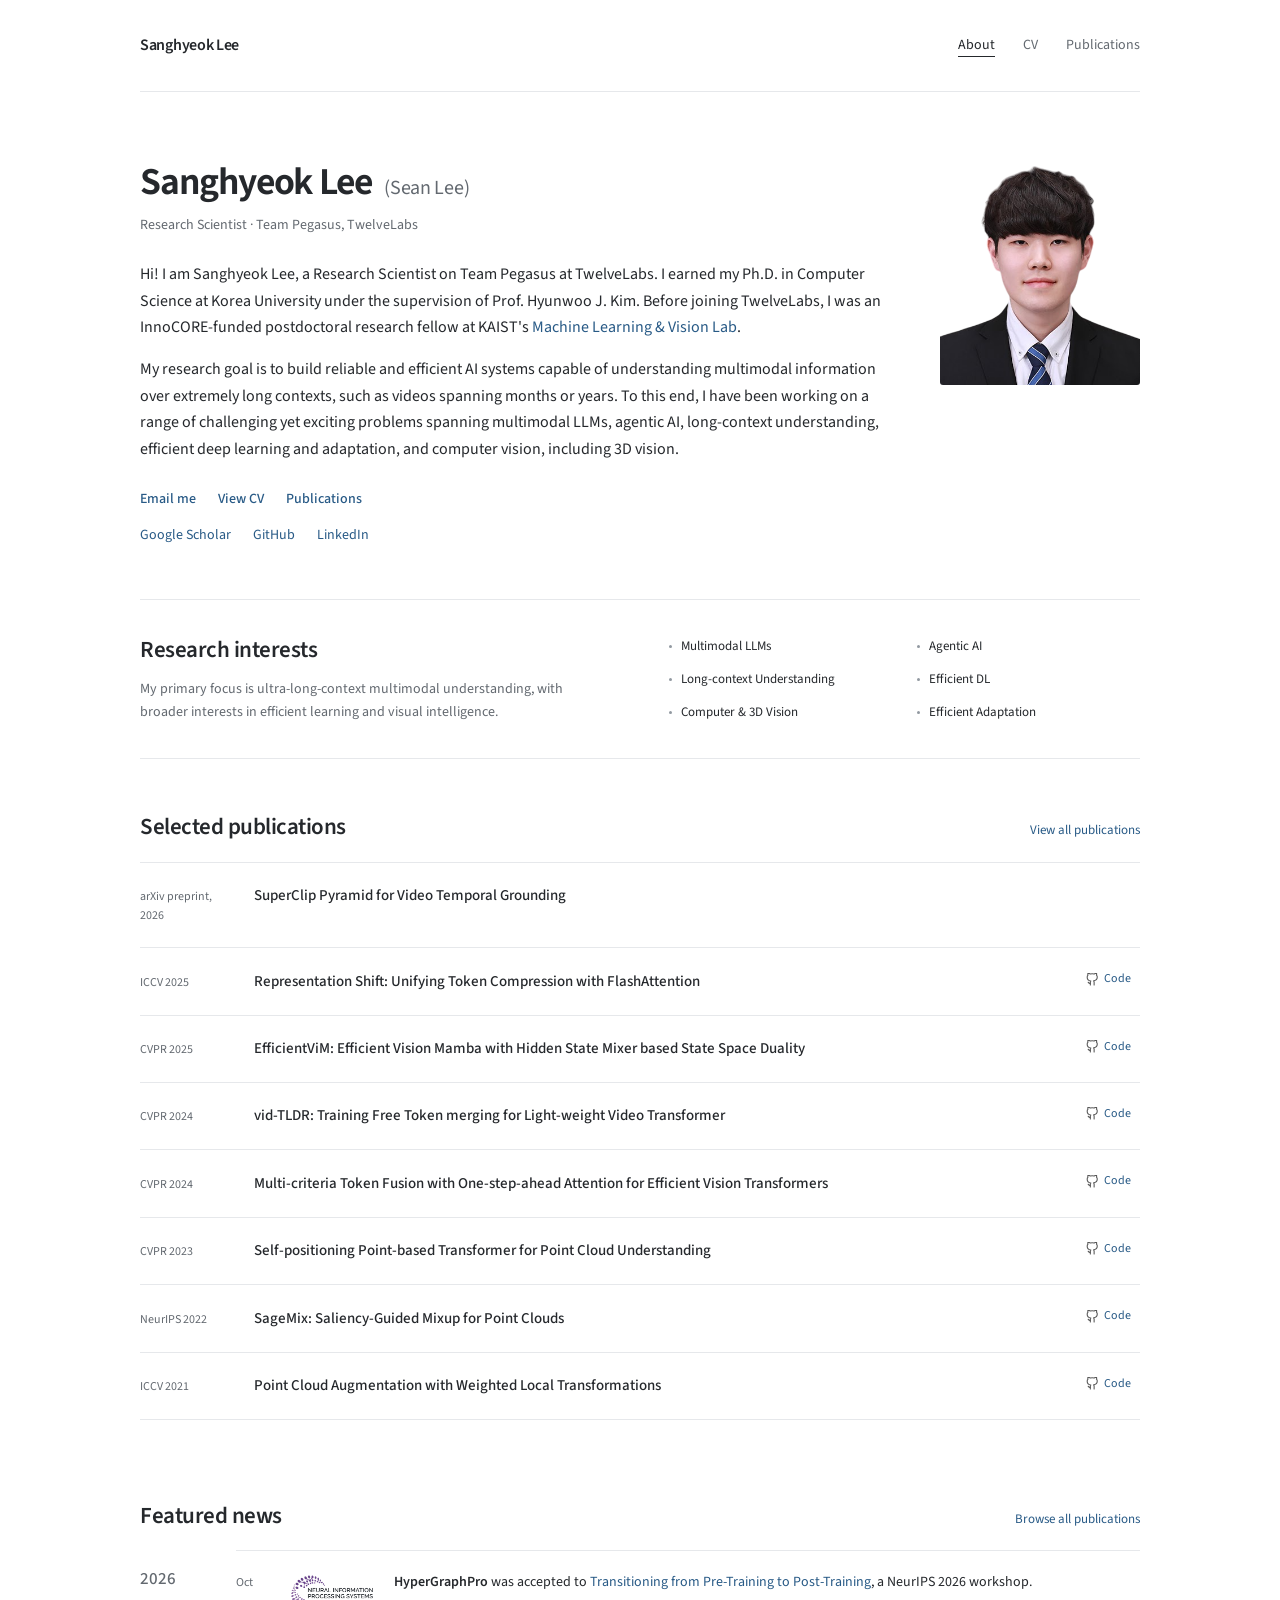
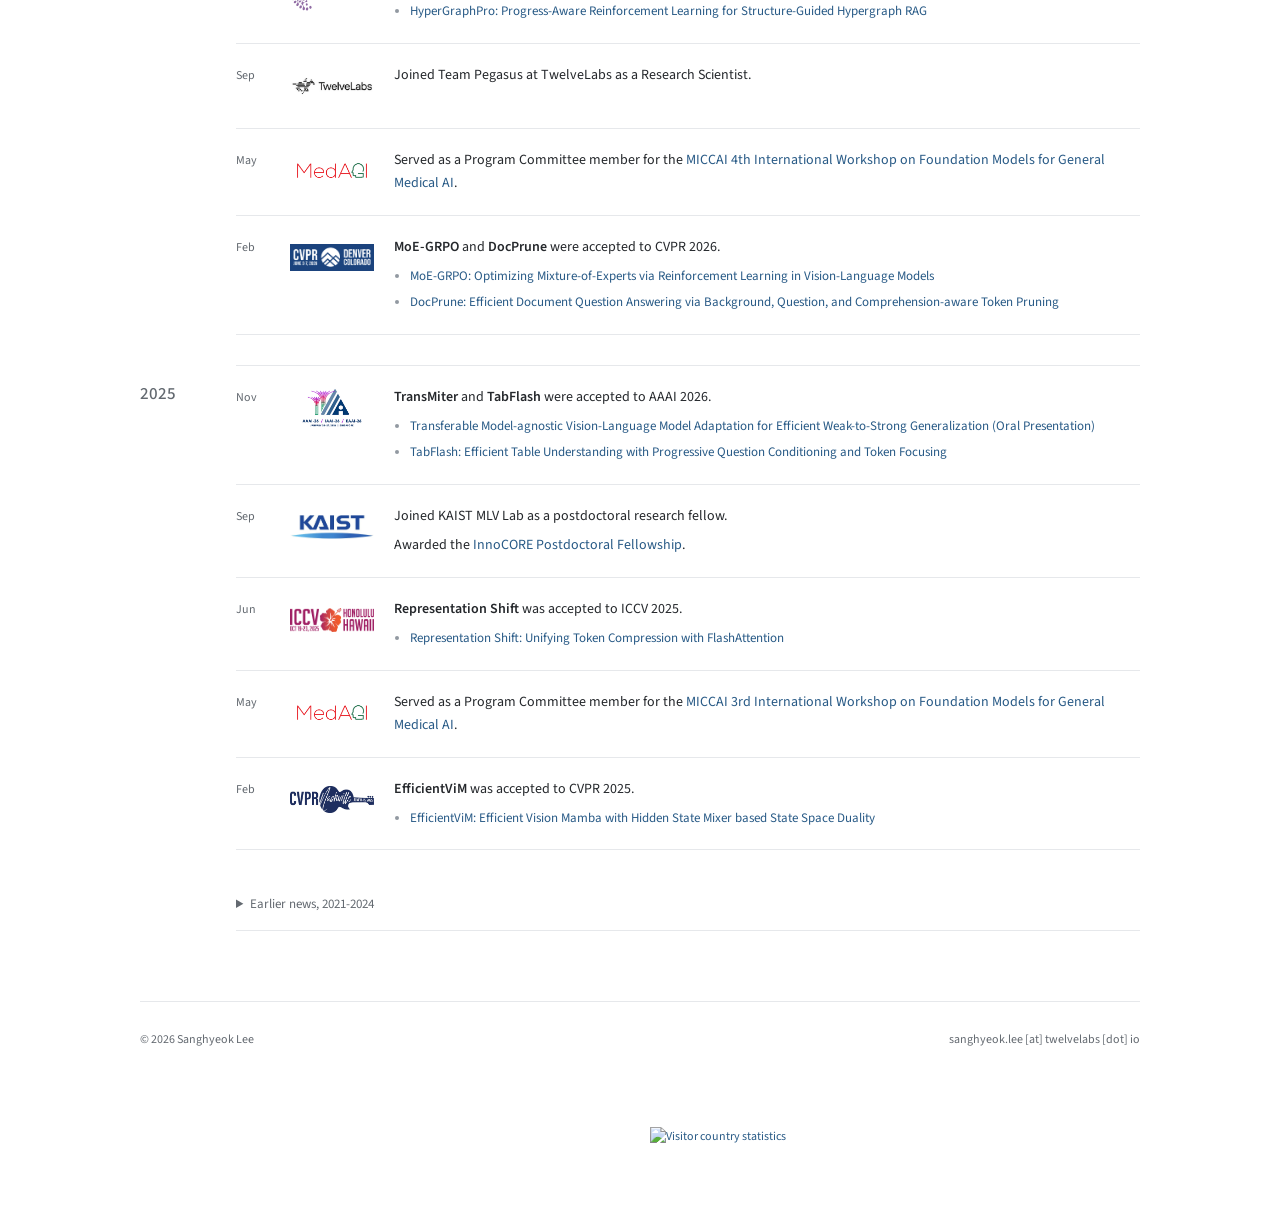
==== commit e95914ef: "Add SCVTG preprint to selected publications" ====
--- a/index.html
+++ b/index.html
@@ -74,6 +74,13 @@
       <div class="selected-publications">
         <article class="selected-publication">
           <div>
+            <p class="selected-publication-meta">arXiv preprint, 2026</p>
+            <h3><a href="https://arxiv.org/abs/2610.26925">SuperClip Pyramid for Video Temporal Grounding</a></h3>
+          </div>
+        </article>
+
+        <article class="selected-publication">
+          <div>
             <p class="selected-publication-meta">ICCV 2025</p>
             <h3><a href="https://openaccess.thecvf.com/content/ICCV2025/html/Choi_Representation_Shift_Unifying_Token_Compression_with_FlashAttention_ICCV_2025_paper.html">Representation Shift: Unifying Token Compression with FlashAttention</a></h3>
             <div class="publication-links"><a href="https://github.com/mlvlab/Representation-Shift"><img src="assets/icons/github.svg" alt="" aria-hidden="true">Code</a></div>
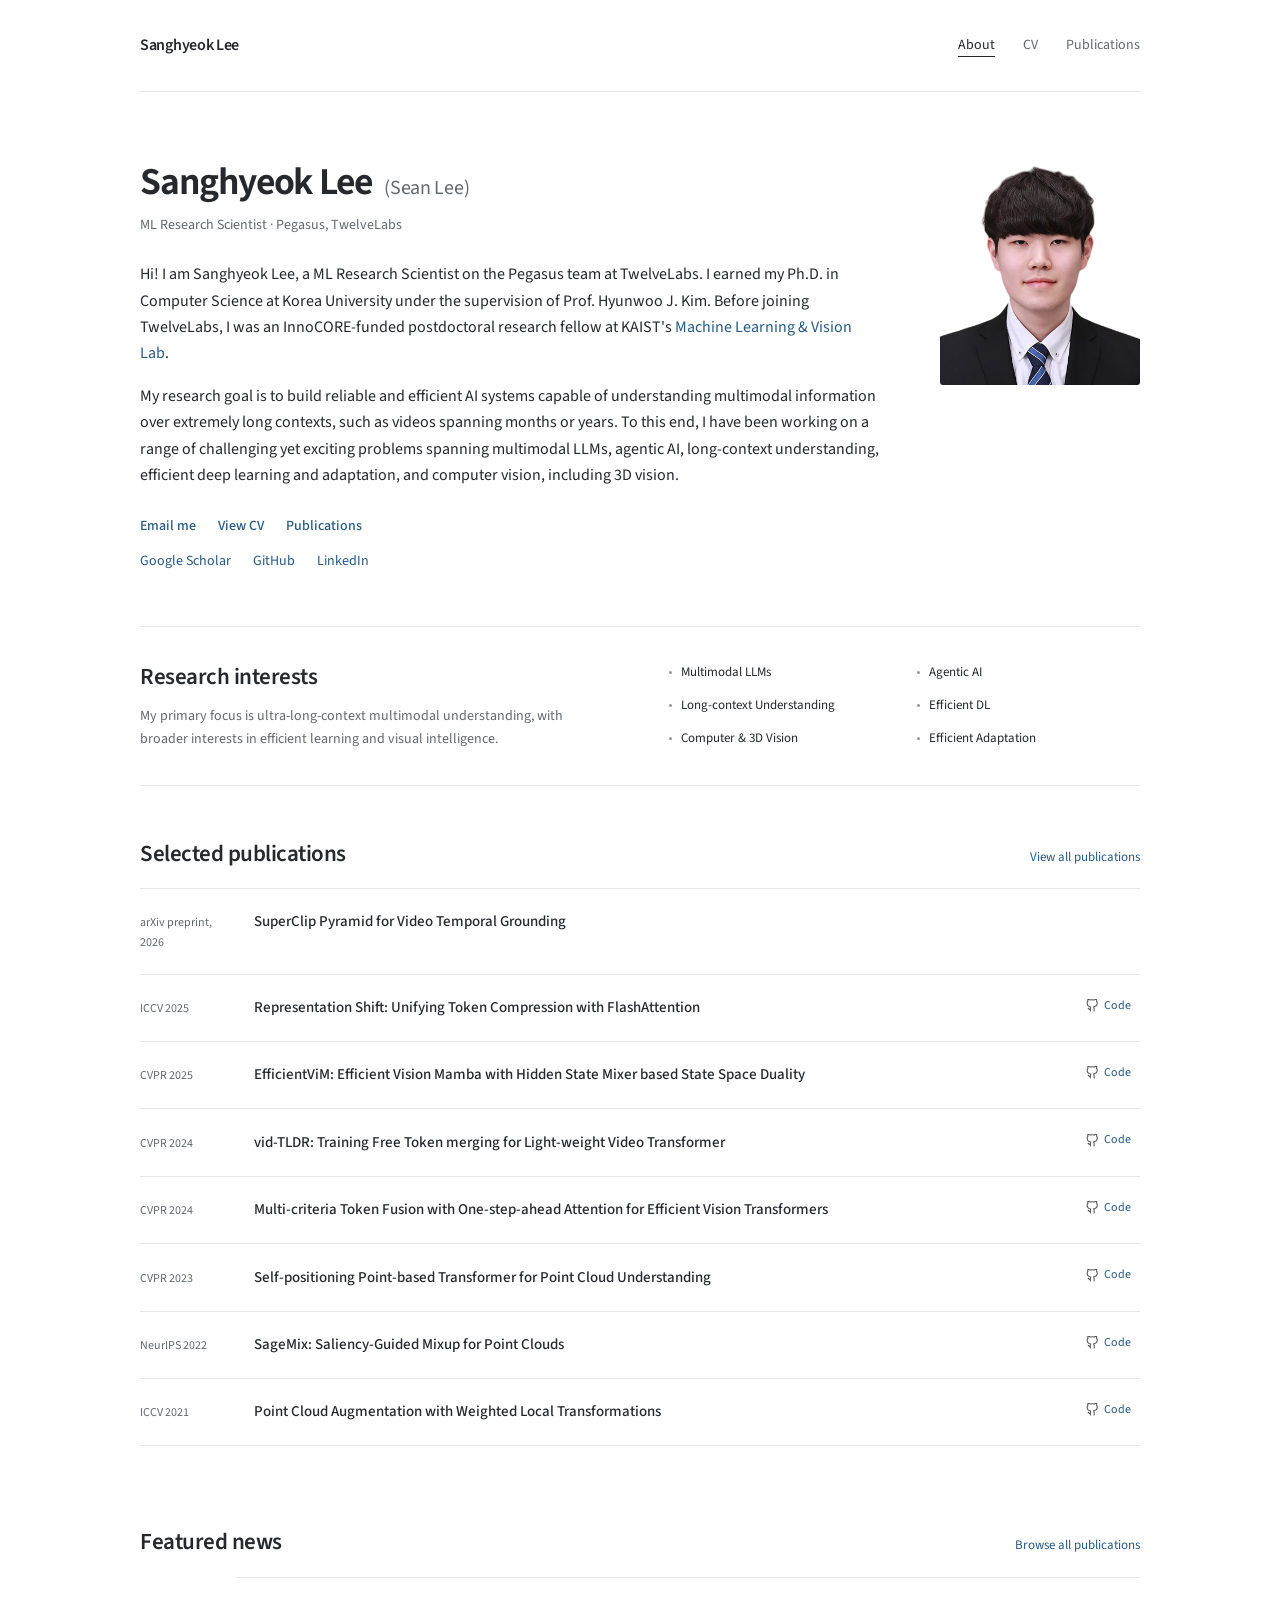
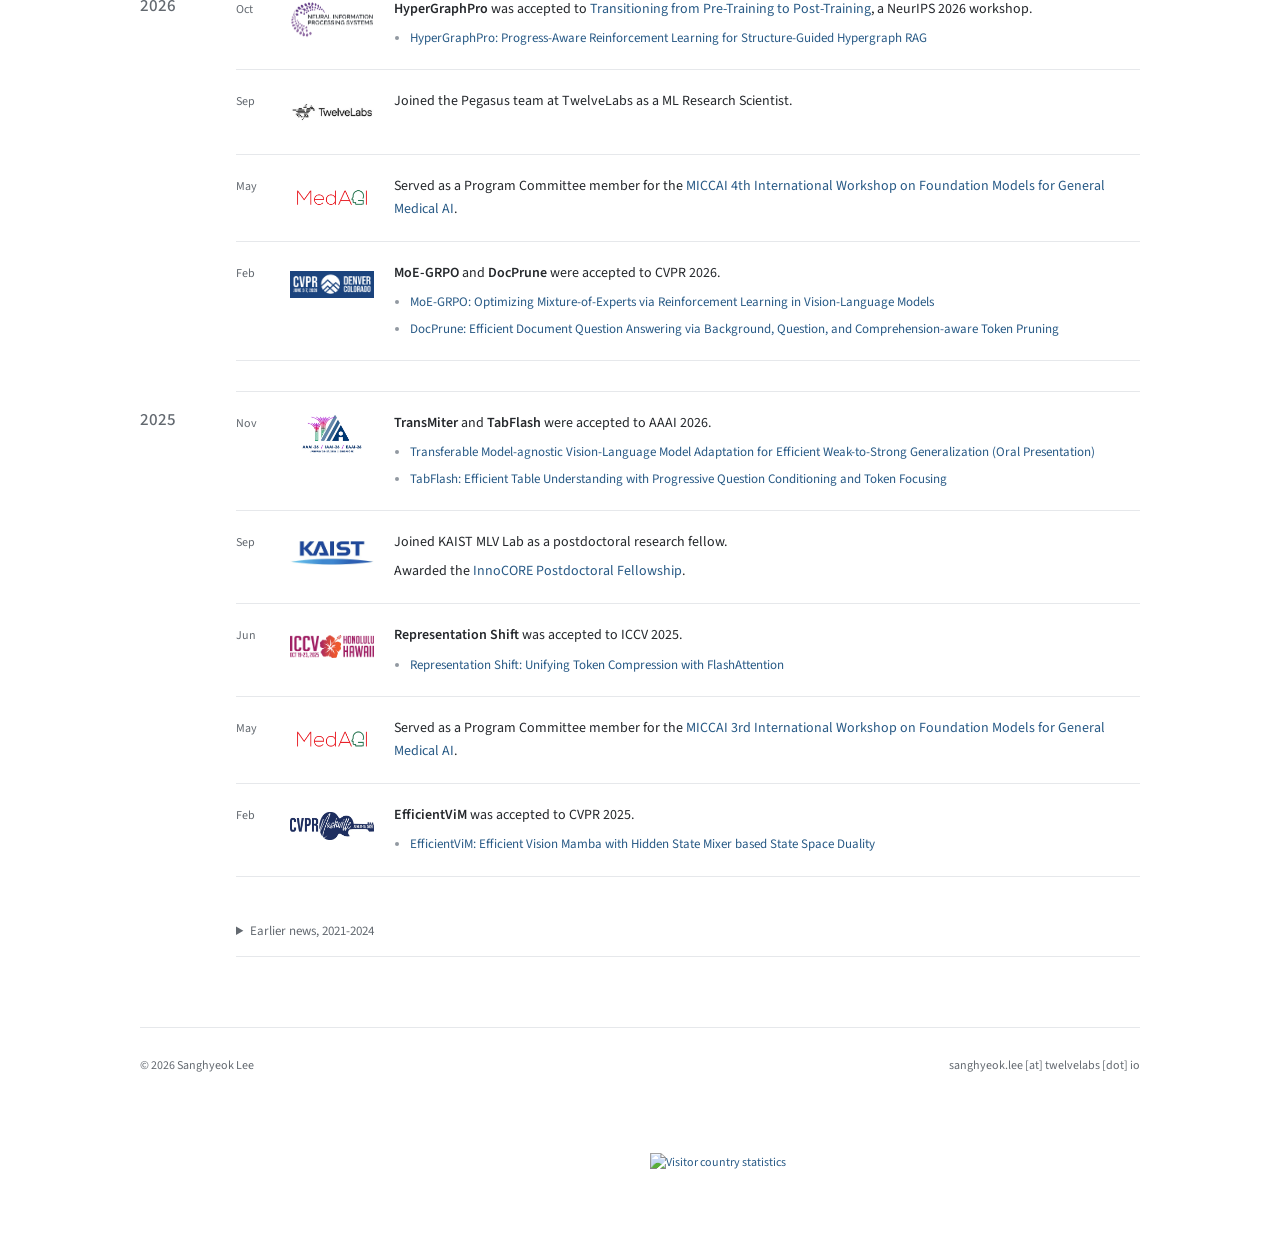
==== commit 6c199148: "Update role to ML Research Scientist on Pegasus" ====
--- a/index.html
+++ b/index.html
@@ -3,7 +3,7 @@
 <head>
   <meta charset="utf-8">
   <meta name="viewport" content="width=device-width, initial-scale=1">
-  <meta name="description" content="Sanghyeok Lee - Research Scientist at TwelveLabs working on long-context multimodal understanding.">
+  <meta name="description" content="Sanghyeok Lee - ML Research Scientist at TwelveLabs working on long-context multimodal understanding.">
   <title>Sanghyeok Lee | Researcher</title>
   <link rel="icon" href="assets/icons/favicon.svg" type="image/svg+xml">
   <link rel="stylesheet" href="css/styles.css?v=20261113-2">
@@ -27,8 +27,8 @@
     <section class="profile shell" aria-labelledby="profile-name">
       <div class="profile-copy">
         <h1 id="profile-name">Sanghyeok Lee <span class="profile-alias">(Sean Lee)</span></h1>
-        <p class="profile-role">Research Scientist &middot; Team Pegasus, TwelveLabs</p>
-        <p>Hi! I am Sanghyeok Lee, a Research Scientist on Team Pegasus at TwelveLabs. I earned my Ph.D. in Computer Science at Korea University under the supervision of Prof. Hyunwoo J. Kim. Before joining TwelveLabs, I was an InnoCORE-funded postdoctoral research fellow at KAIST's <a href="http://mlv.kaist.ac.kr/">Machine Learning &amp; Vision Lab</a>.</p>
+        <p class="profile-role">ML Research Scientist &middot; Pegasus, TwelveLabs</p>
+        <p>Hi! I am Sanghyeok Lee, a ML Research Scientist on the Pegasus team at TwelveLabs. I earned my Ph.D. in Computer Science at Korea University under the supervision of Prof. Hyunwoo J. Kim. Before joining TwelveLabs, I was an InnoCORE-funded postdoctoral research fellow at KAIST's <a href="http://mlv.kaist.ac.kr/">Machine Learning &amp; Vision Lab</a>.</p>
         <p>My research goal is to build reliable and efficient AI systems capable of understanding multimodal information over extremely long contexts, such as videos spanning months or years. To this end, I have been working on a range of challenging yet exciting problems spanning multimodal LLMs, agentic AI, long-context understanding, efficient deep learning and adaptation, and computer vision, including 3D vision.</p>
         <div class="profile-actions" aria-label="Profile links">
           <a class="button primary" href="mailto:sanghyeok.lee@twelvelabs.io">Email me</a>
@@ -160,7 +160,7 @@
             <article class="timeline-item">
               <time datetime="2026-09">Sep</time>
               <img class="news-logo" src="assets/images/news/twelvelabs.jpg" alt="TwelveLabs logo" width="523" height="125">
-              <p>Joined Team Pegasus at TwelveLabs as a Research Scientist.</p>
+              <p>Joined the Pegasus team at TwelveLabs as a ML Research Scientist.</p>
             </article>
             <article class="timeline-item">
               <time datetime="2026-05">May</time>
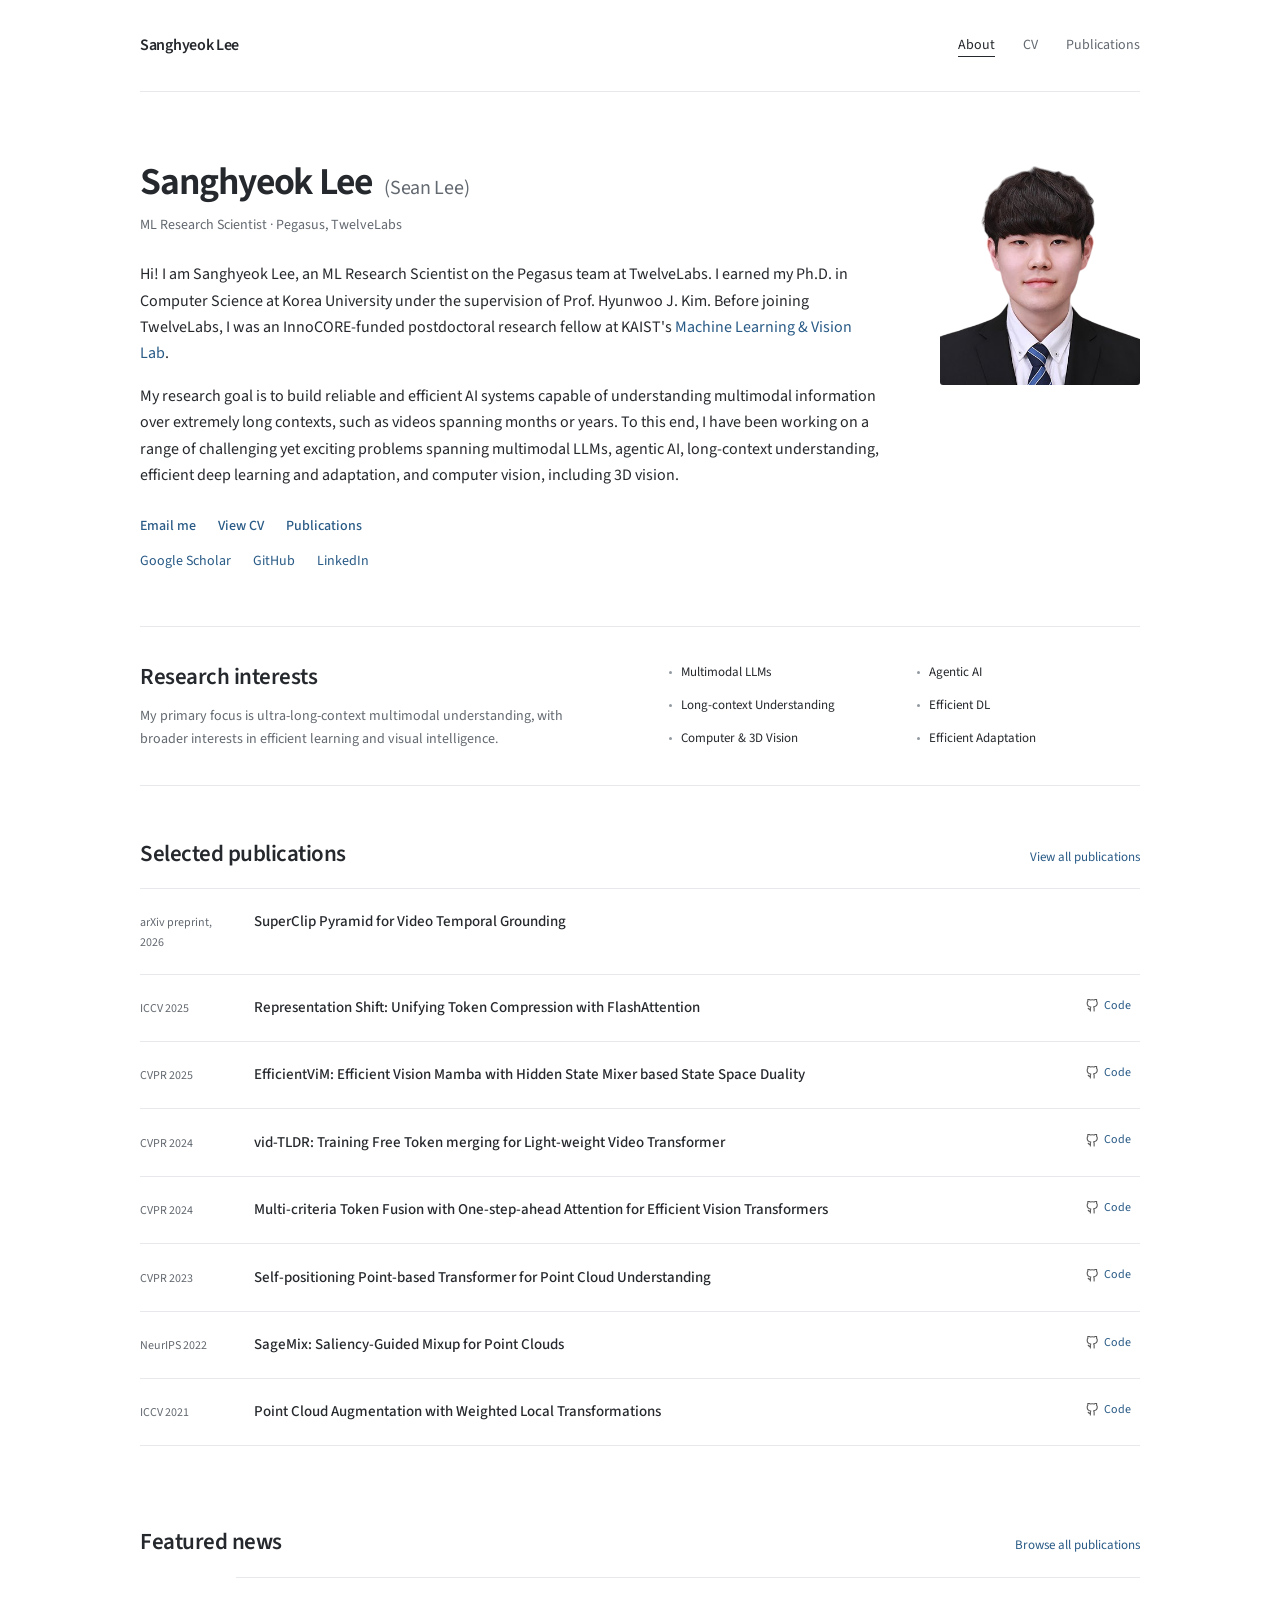
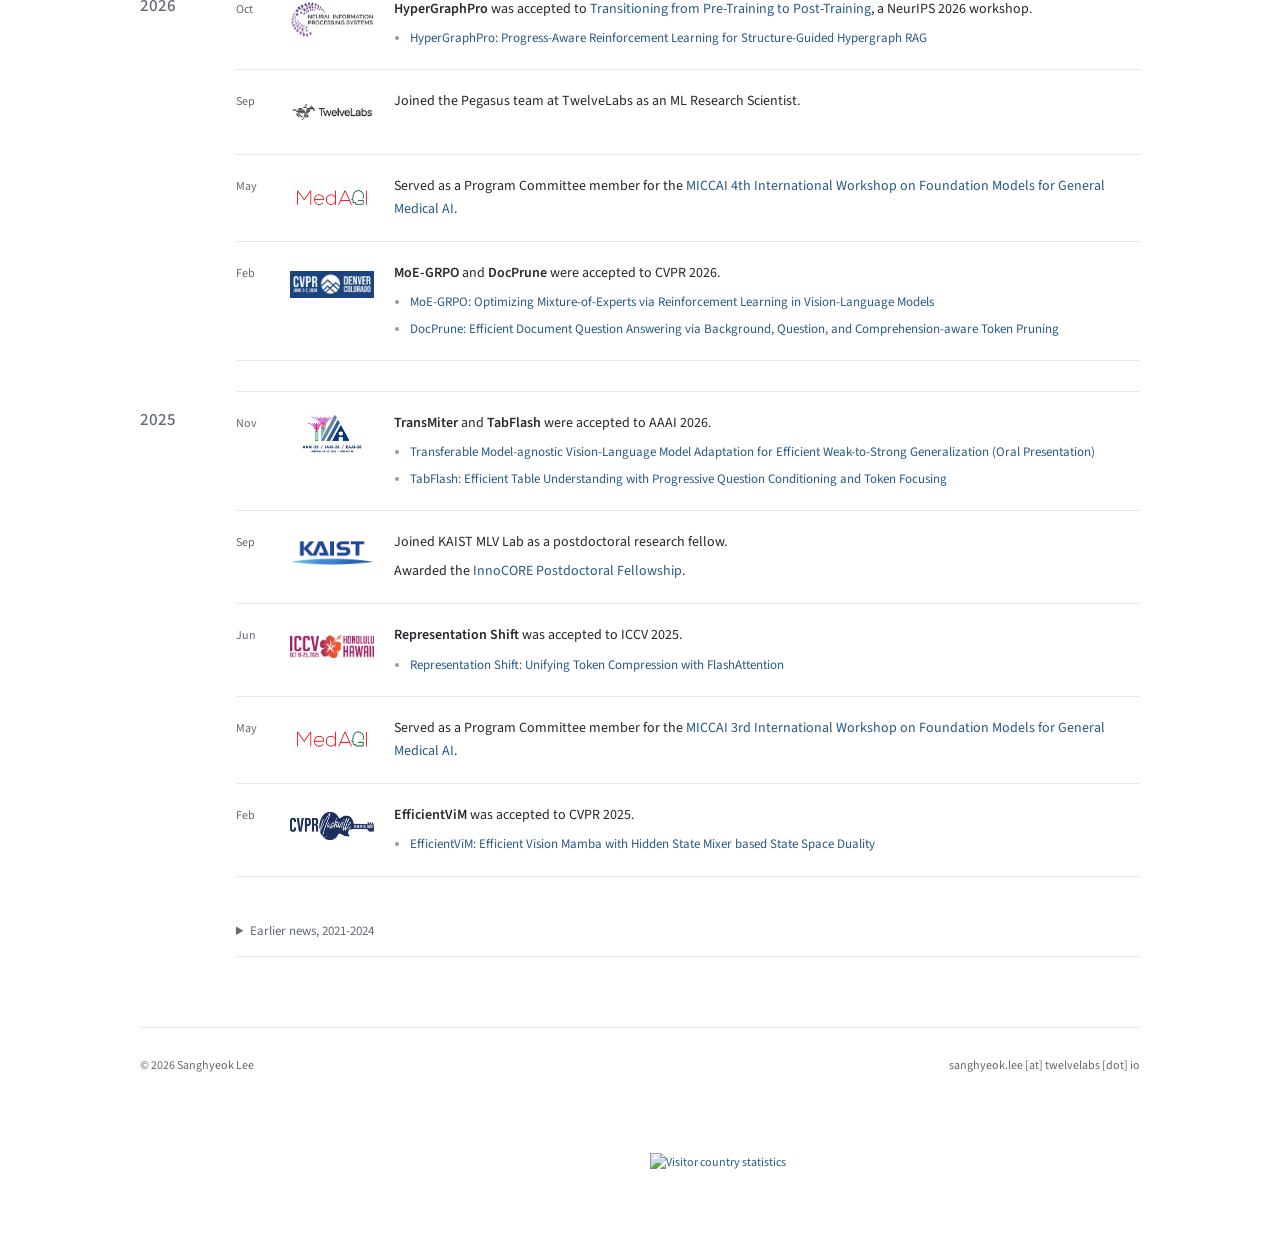
==== commit c94c5952: "Correct article before ML Research Scientist" ====
--- a/index.html
+++ b/index.html
@@ -28,7 +28,7 @@
       <div class="profile-copy">
         <h1 id="profile-name">Sanghyeok Lee <span class="profile-alias">(Sean Lee)</span></h1>
         <p class="profile-role">ML Research Scientist &middot; Pegasus, TwelveLabs</p>
-        <p>Hi! I am Sanghyeok Lee, a ML Research Scientist on the Pegasus team at TwelveLabs. I earned my Ph.D. in Computer Science at Korea University under the supervision of Prof. Hyunwoo J. Kim. Before joining TwelveLabs, I was an InnoCORE-funded postdoctoral research fellow at KAIST's <a href="http://mlv.kaist.ac.kr/">Machine Learning &amp; Vision Lab</a>.</p>
+        <p>Hi! I am Sanghyeok Lee, an ML Research Scientist on the Pegasus team at TwelveLabs. I earned my Ph.D. in Computer Science at Korea University under the supervision of Prof. Hyunwoo J. Kim. Before joining TwelveLabs, I was an InnoCORE-funded postdoctoral research fellow at KAIST's <a href="http://mlv.kaist.ac.kr/">Machine Learning &amp; Vision Lab</a>.</p>
         <p>My research goal is to build reliable and efficient AI systems capable of understanding multimodal information over extremely long contexts, such as videos spanning months or years. To this end, I have been working on a range of challenging yet exciting problems spanning multimodal LLMs, agentic AI, long-context understanding, efficient deep learning and adaptation, and computer vision, including 3D vision.</p>
         <div class="profile-actions" aria-label="Profile links">
           <a class="button primary" href="mailto:sanghyeok.lee@twelvelabs.io">Email me</a>
@@ -160,7 +160,7 @@
             <article class="timeline-item">
               <time datetime="2026-09">Sep</time>
               <img class="news-logo" src="assets/images/news/twelvelabs.jpg" alt="TwelveLabs logo" width="523" height="125">
-              <p>Joined the Pegasus team at TwelveLabs as a ML Research Scientist.</p>
+              <p>Joined the Pegasus team at TwelveLabs as an ML Research Scientist.</p>
             </article>
             <article class="timeline-item">
               <time datetime="2026-05">May</time>
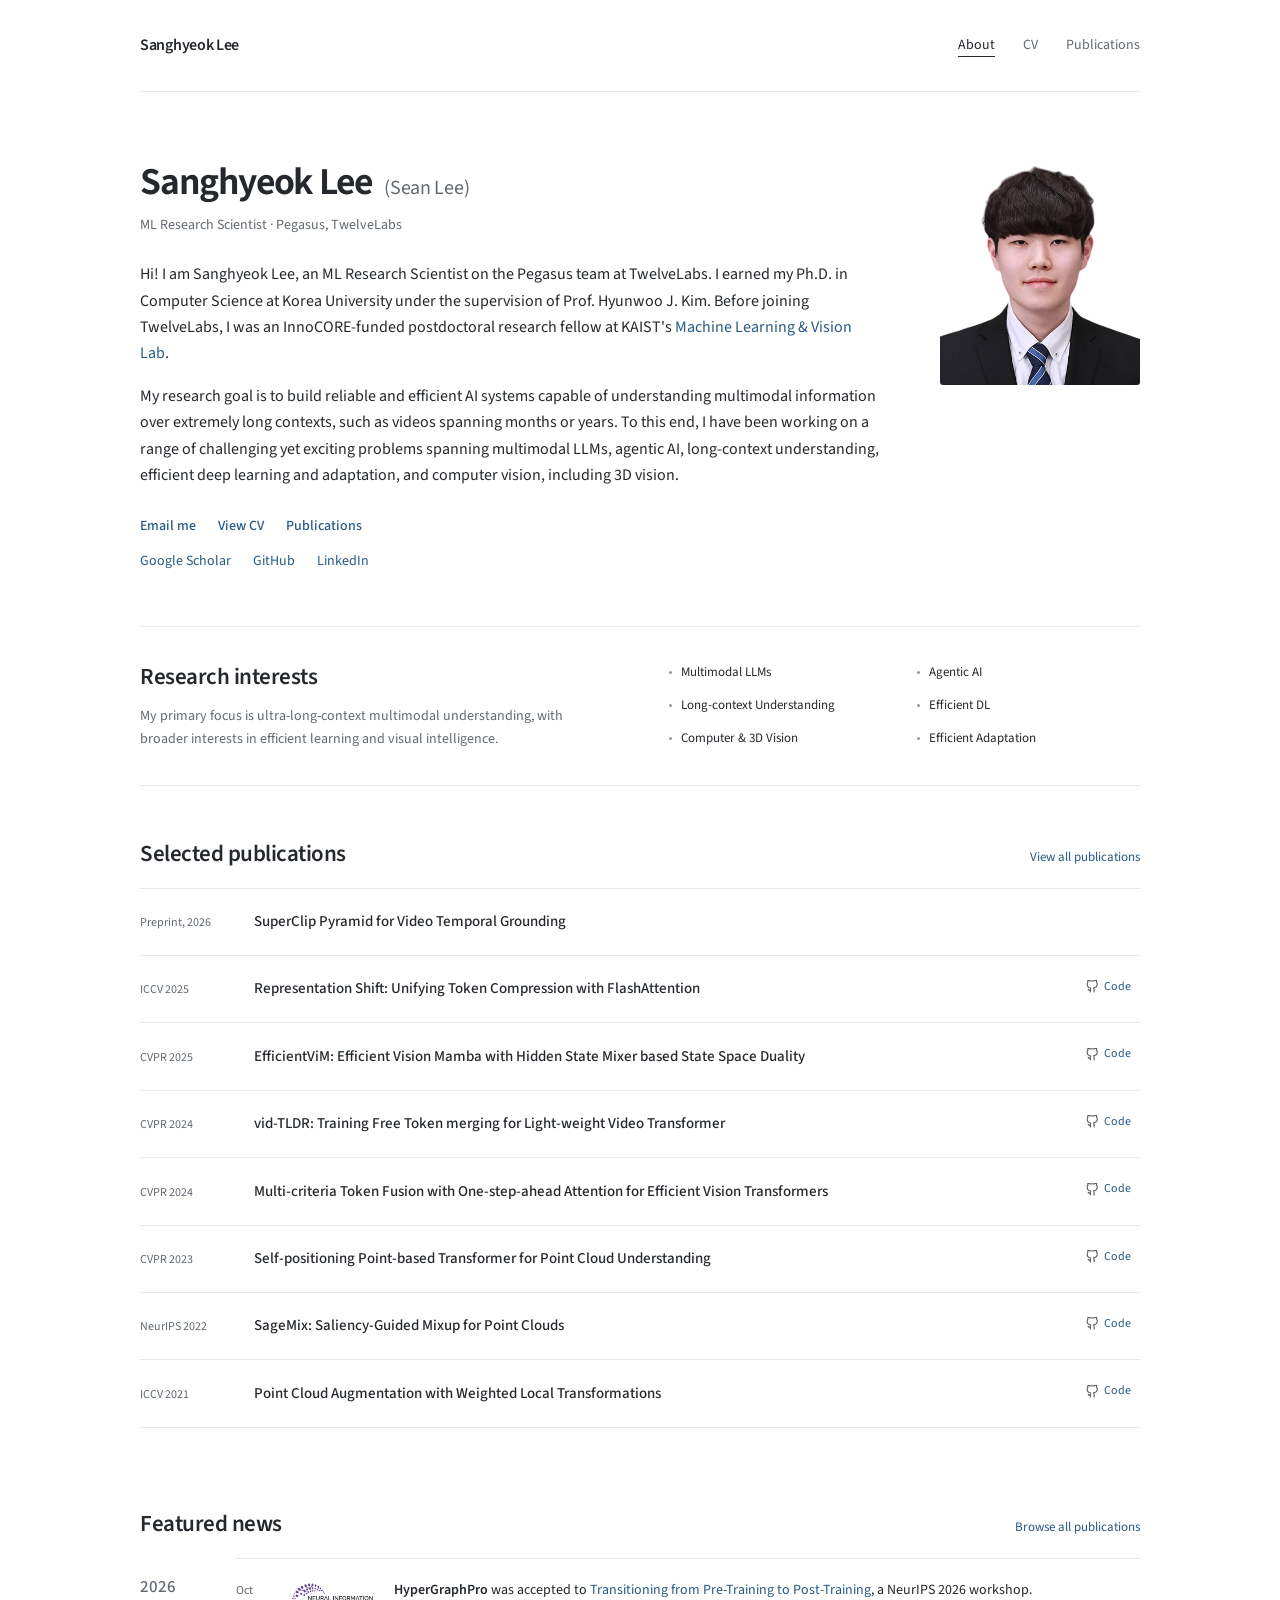
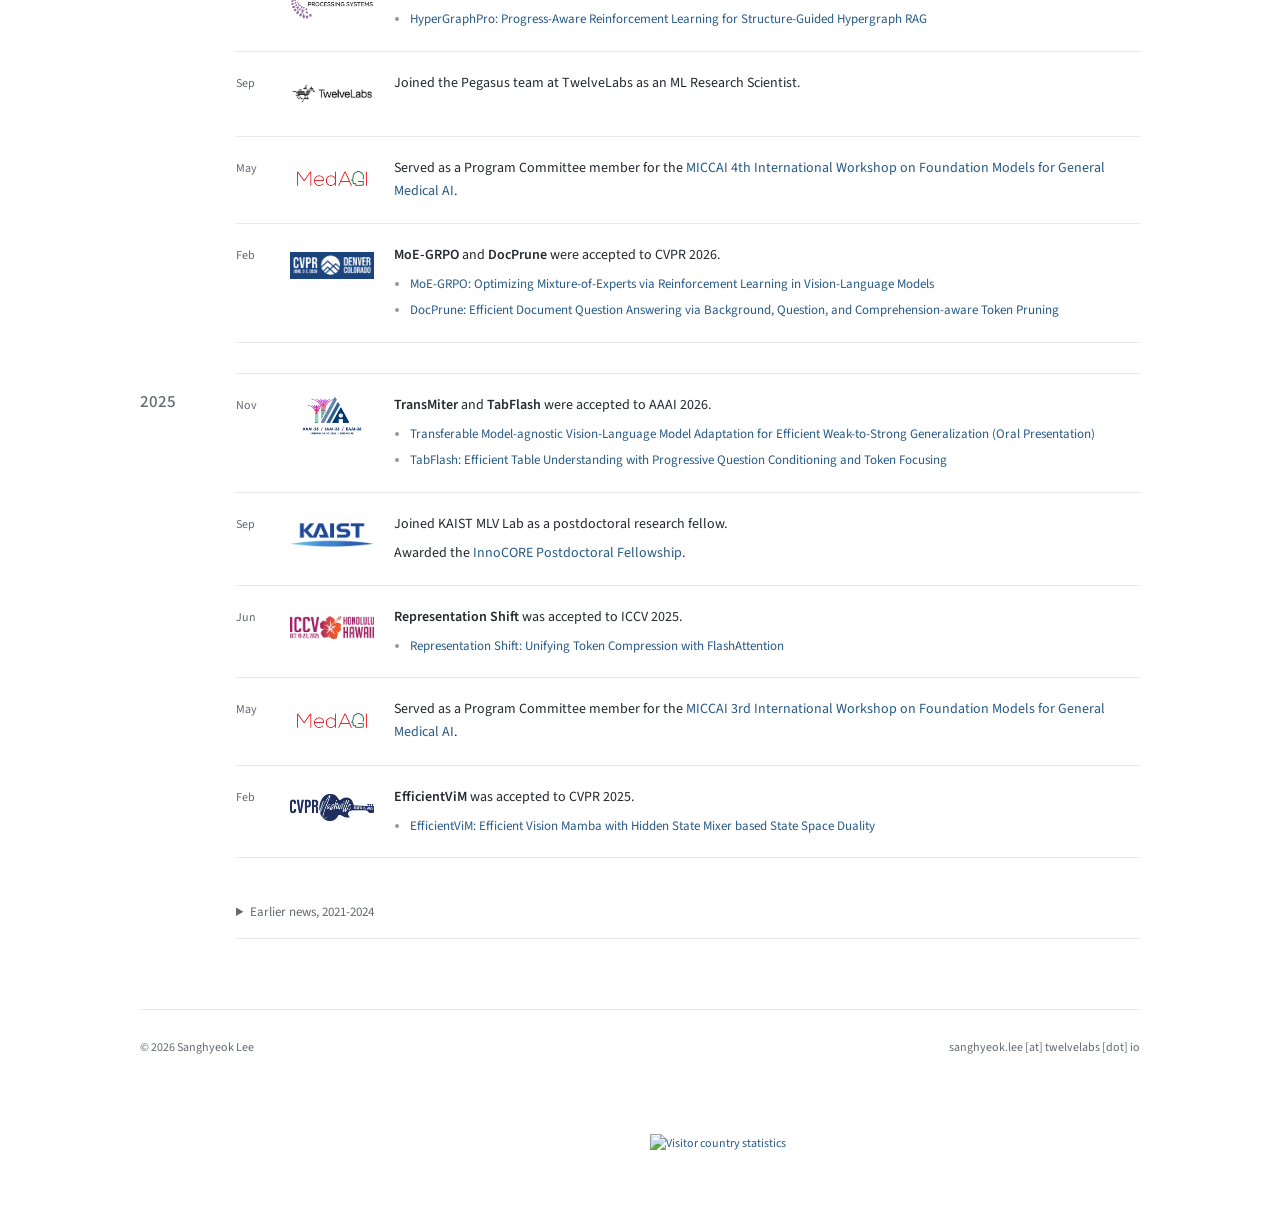
==== commit 18afaae1: "Shorten selected preprint label" ====
--- a/index.html
+++ b/index.html
@@ -74,7 +74,7 @@
       <div class="selected-publications">
         <article class="selected-publication">
           <div>
-            <p class="selected-publication-meta">arXiv preprint, 2026</p>
+            <p class="selected-publication-meta">Preprint, 2026</p>
             <h3><a href="https://arxiv.org/abs/2610.26925">SuperClip Pyramid for Video Temporal Grounding</a></h3>
           </div>
         </article>
